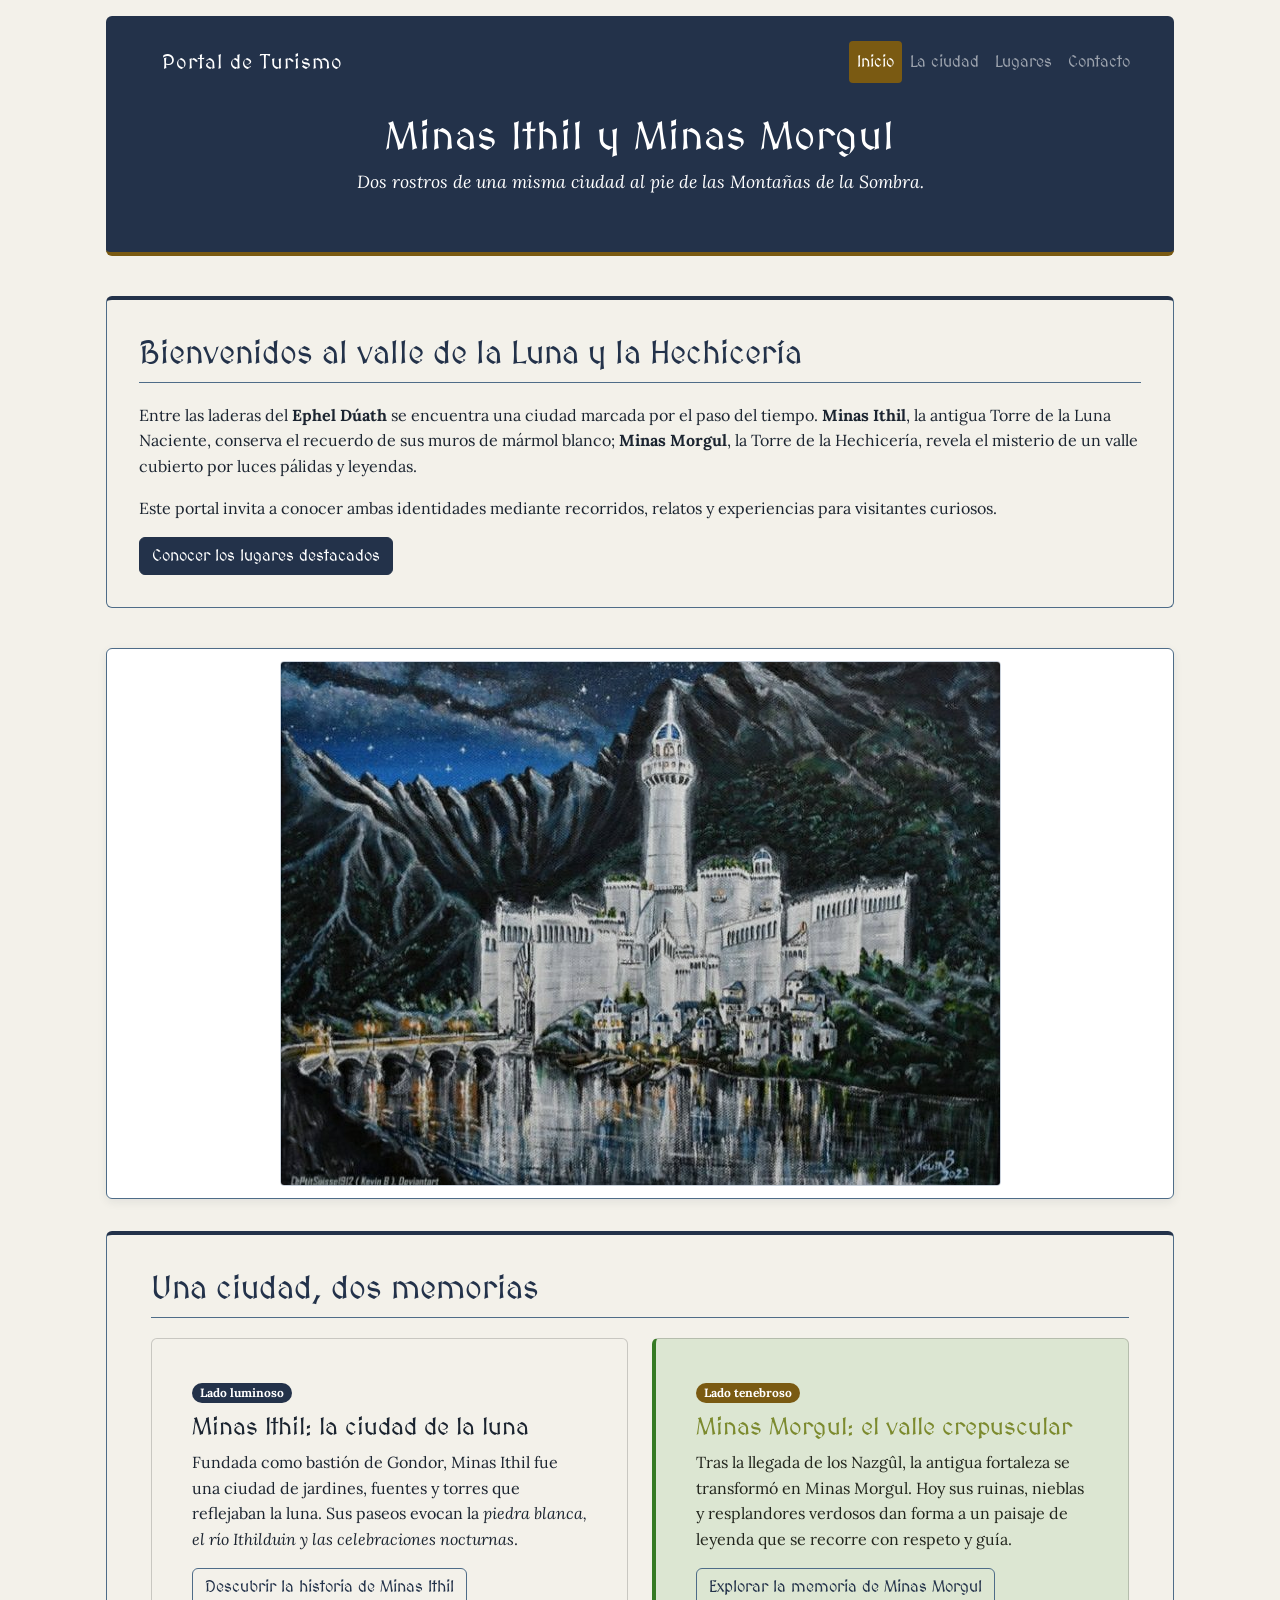
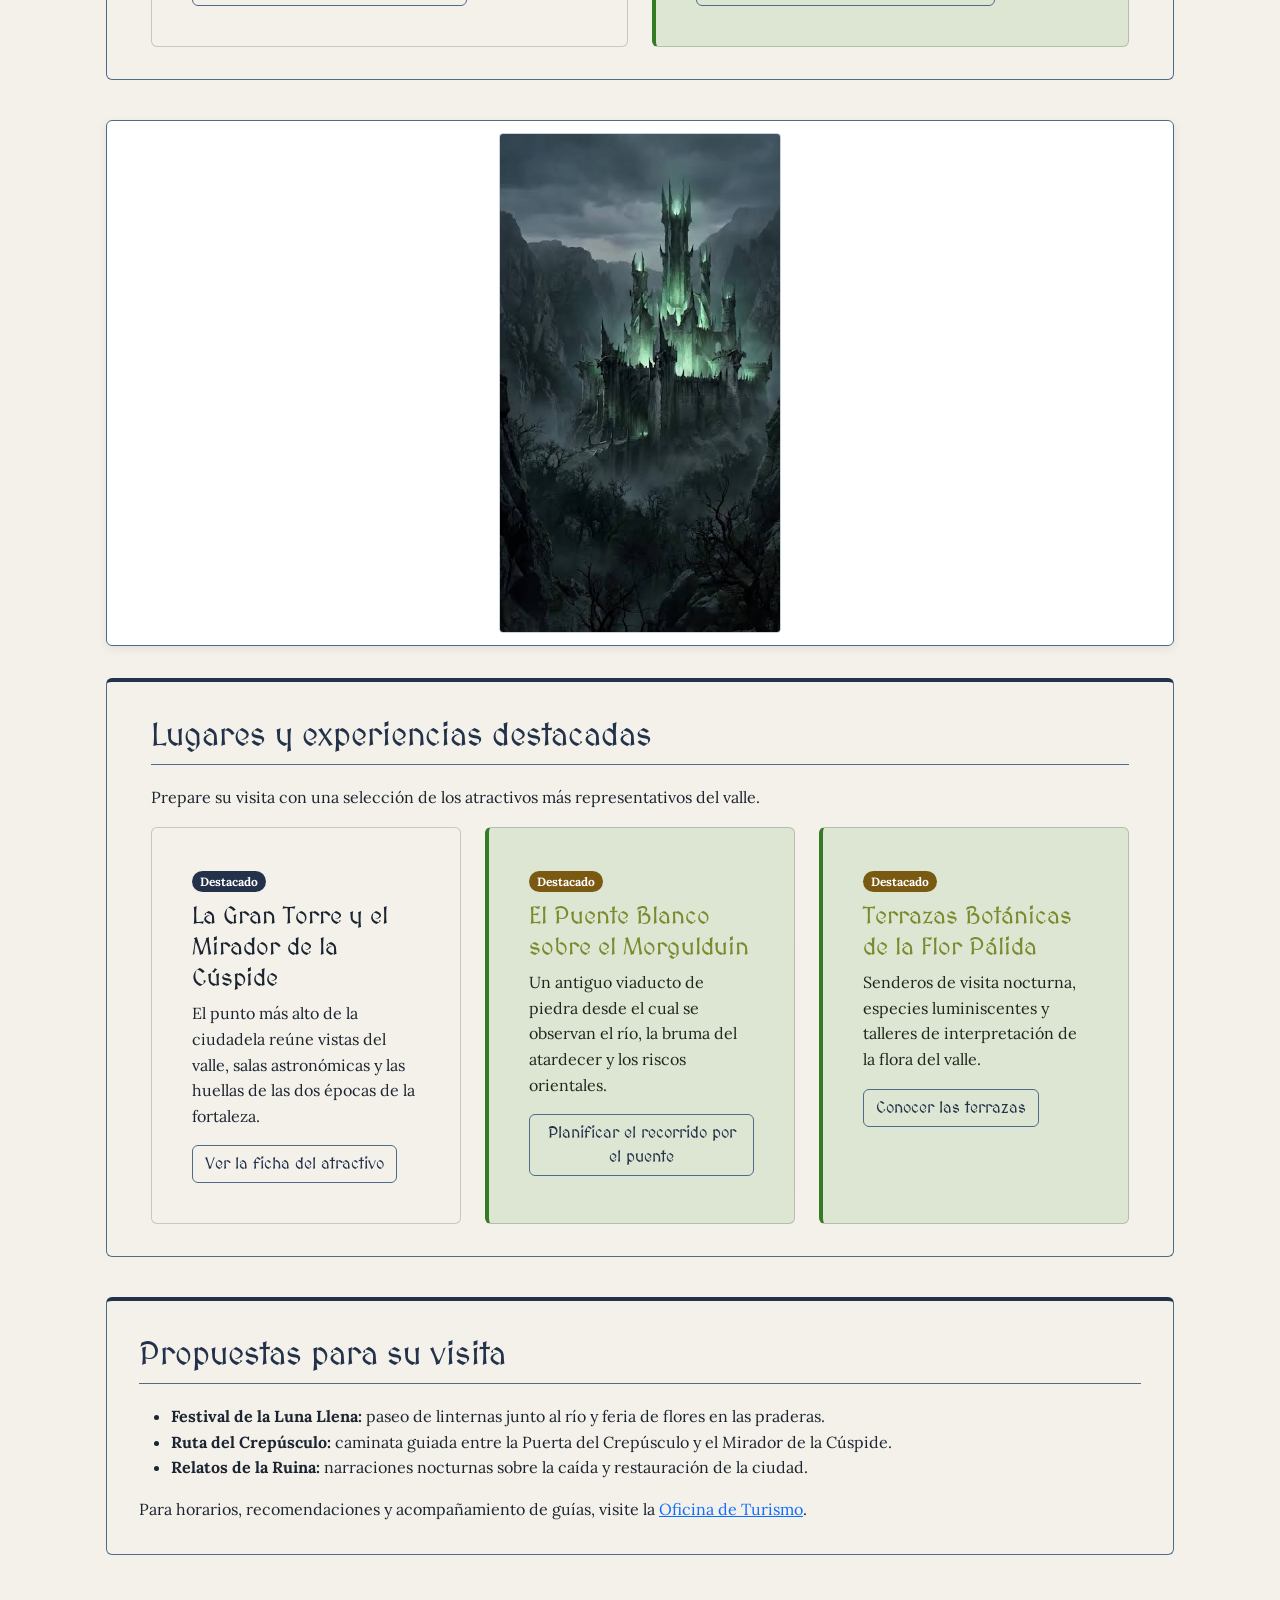
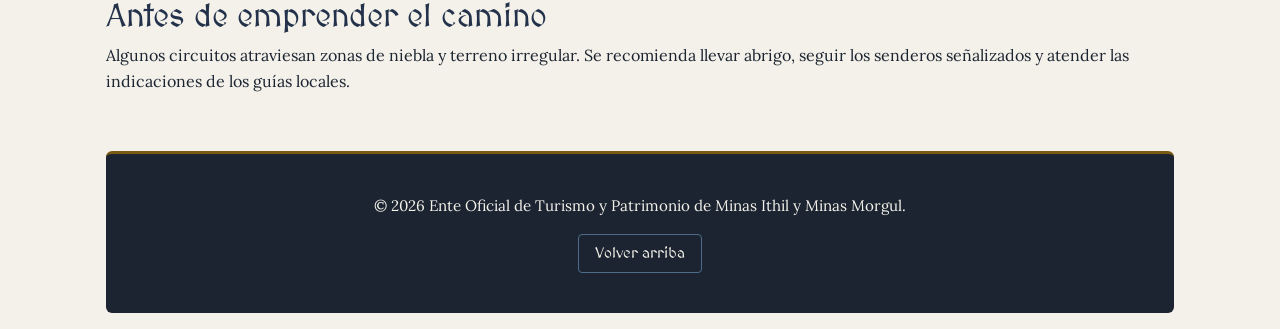
==== index.html @ f761ebcf "feat: integro Bootstrap con navbar responsiva, grilla y personalizaciones" ====
<!DOCTYPE html>
<html lang="es">
<head>
    <meta charset="UTF-8">
    <meta name="viewport" content="width=device-width, initial-scale=1.0">
    <title>Minas Ithil y Minas Morgul | Portal de Turismo</title>
    <link rel="preconnect" href="https://fonts.googleapis.com">
    <link rel="preconnect" href="https://fonts.gstatic.com" crossorigin>
    <link href="https://fonts.googleapis.com/css2?family=MedievalSharp&family=Lora:wght@400;700&display=swap" rel="stylesheet">

    <link href="https://cdn.jsdelivr.net/npm/bootstrap@5.3.3/dist/css/bootstrap.min.css" rel="stylesheet">
    <link rel="stylesheet" href="CSS/estilos.css">
</head>
<body>
    <header id="inicio">
        <nav class="navbar navbar-expand-lg navbar-dark" aria-label="Navegación principal">
            <div class="container">
                <a class="navbar-brand" href="index.html">Portal de Turismo</a>
                <button class="navbar-toggler" type="button" data-bs-toggle="collapse" data-bs-target="#navPrincipal"
                        aria-controls="navPrincipal" aria-expanded="false" aria-label="Abrir el menú de navegación">
                    <span class="navbar-toggler-icon"></span>
                </button>
                <div class="collapse navbar-collapse" id="navPrincipal">
                    <ul class="navbar-nav ms-auto mb-2 mb-lg-0">
                        <li class="nav-item"><a class="nav-link active" aria-current="page" href="index.html">Inicio</a></li>
                        <li class="nav-item"><a class="nav-link" href="ciudad.html">La ciudad</a></li>
                        <li class="nav-item"><a class="nav-link" href="lugares.html">Lugares</a></li>
                        <li class="nav-item"><a class="nav-link" href="contacto.html">Contacto</a></li>
                    </ul>
                </div>
            </div>
        </nav>
        <h1>Minas Ithil y Minas Morgul</h1>
        <p><em>Dos rostros de una misma ciudad al pie de las Montañas de la Sombra.</em></p>
    </header>

    <main>
        <section id="bienvenida">
            <h2>Bienvenidos al valle de la Luna y la Hechicería</h2>
            <p>
                Entre las laderas del <strong>Ephel Dúath</strong> se encuentra una ciudad marcada por el paso del tiempo.
                <strong>Minas Ithil</strong>, la antigua Torre de la Luna Naciente, conserva el recuerdo de sus muros de
                mármol blanco; <strong>Minas Morgul</strong>, la Torre de la Hechicería, revela el misterio de un valle
                cubierto por luces pálidas y leyendas.
            </p>
            <p>Este portal invita a conocer ambas identidades mediante recorridos, relatos y experiencias para visitantes curiosos.</p>
            <p><a class="btn btn-primary" href="#destacados">Conocer los lugares destacados</a></p>
        </section>

        <figure>
            <img src="IMG/minas_ithil.jpg" alt="Vista panorámica de una ciudadela de piedra blanca entre montañas bajo la luna">
        </figure>

        <section id="identidades">
            <div class="container">
                <h2>Una ciudad, dos memorias</h2>
                <div class="row g-4">
                    <div class="col-12 col-md-6">
                        <article class="card h-100 lado-claro">
                            <div class="card-body">
                                <span class="badge rounded-pill text-bg-primary mb-2">Lado luminoso</span>
                                <h3 class="card-title">Minas Ithil: la ciudad de la luna</h3>
                                <p>
                                    Fundada como bastión de Gondor, Minas Ithil fue una ciudad de jardines, fuentes y torres que reflejaban la luna.
                                    Sus paseos evocan la <em>piedra blanca, el río Ithilduin y las celebraciones nocturnas</em>.
                                </p>
                                <p><a class="btn btn-outline-secondary" href="ciudad.html#minas-ithil">Descubrir la historia de Minas Ithil</a></p>
                            </div>
                        </article>
                    </div>
                    <div class="col-12 col-md-6">
                        <article class="card h-100 lado-oscuro">
                            <div class="card-body">
                                <span class="badge rounded-pill text-bg-secondary mb-2">Lado tenebroso</span>
                                <h3 class="card-title">Minas Morgul: el valle crepuscular</h3>
                                <p>
                                    Tras la llegada de los Nazgûl, la antigua fortaleza se transformó en Minas Morgul. Hoy sus ruinas, nieblas y
                                    resplandores verdosos dan forma a un paisaje de leyenda que se recorre con respeto y guía.
                                </p>
                                <p><a class="btn btn-outline-secondary" href="ciudad.html#minas-morgul">Explorar la memoria de Minas Morgul</a></p>
                            </div>
                        </article>
                    </div>
                </div>
            </div>
        </section>

        <figure>
            <img src="IMG/minas_morgul.jpeg" alt="Fortaleza oscura de Minas Morgul iluminada por un resplandor verdoso entre riscos">
        </figure>

        <section id="destacados">
            <div class="container">
                <h2>Lugares y experiencias destacadas</h2>
                <p>Prepare su visita con una selección de los atractivos más representativos del valle.</p>
                <div class="row g-4">
                    <div class="col-12 col-md-6 col-lg-4">
                        <article class="card h-100 lado-claro">
                            <div class="card-body">
                                <span class="badge rounded-pill text-bg-primary mb-2">Destacado</span>
                                <h3 class="card-title">La Gran Torre y el Mirador de la Cúspide</h3>
                                <p>El punto más alto de la ciudadela reúne vistas del valle, salas astronómicas y las huellas de las dos épocas de la fortaleza.</p>
                                <p><a class="btn btn-outline-secondary" href="lugares.html#torre-central">Ver la ficha del atractivo</a></p>
                            </div>
                        </article>
                    </div>
                    <div class="col-12 col-md-6 col-lg-4">
                        <article class="card h-100 lado-oscuro">
                            <div class="card-body">
                                <span class="badge rounded-pill text-bg-secondary mb-2">Destacado</span>
                                <h3 class="card-title">El Puente Blanco sobre el Morgulduin</h3>
                                <p>Un antiguo viaducto de piedra desde el cual se observan el río, la bruma del atardecer y los riscos orientales.</p>
                                <p><a class="btn btn-outline-secondary" href="lugares.html#puente-blanco">Planificar el recorrido por el puente</a></p>
                            </div>
                        </article>
                    </div>
                    <div class="col-12 col-md-6 col-lg-4">
                        <article class="card h-100 lado-oscuro">
                            <div class="card-body">
                                <span class="badge rounded-pill text-bg-secondary mb-2">Destacado</span>
                                <h3 class="card-title">Terrazas Botánicas de la Flor Pálida</h3>
                                <p>Senderos de visita nocturna, especies luminiscentes y talleres de interpretación de la flora del valle.</p>
                                <p><a class="btn btn-outline-secondary" href="lugares.html#terrazas-silenciosas">Conocer las terrazas</a></p>
                            </div>
                        </article>
                    </div>
                </div>
            </div>
        </section>

        <section id="agenda">
            <h2>Propuestas para su visita</h2>
            <ul>
                <li><strong>Festival de la Luna Llena:</strong> paseo de linternas junto al río y feria de flores en las praderas.</li>
                <li><strong>Ruta del Crepúsculo:</strong> caminata guiada entre la Puerta del Crepúsculo y el Mirador de la Cúspide.</li>
                <li><strong>Relatos de la Ruina:</strong> narraciones nocturnas sobre la caída y restauración de la ciudad.</li>
            </ul>
            <p>Para horarios, recomendaciones y acompañamiento de guías, visite la <a href="contacto.html">Oficina de Turismo</a>.</p>
        </section>

        <aside>
            <h2>Antes de emprender el camino</h2>
            <p>
                Algunos circuitos atraviesan zonas de niebla y terreno irregular. Se recomienda llevar abrigo, seguir los senderos
                señalizados y atender las indicaciones de los guías locales.
            </p>
        </aside>

    </main>

    <footer>
        <p>&copy; 2026 Ente Oficial de Turismo y Patrimonio de Minas Ithil y Minas Morgul.</p>
        <nav aria-label="Navegación del pie de página"><a href="#inicio">Volver arriba</a></nav>
    </footer>

    <script src="https://cdn.jsdelivr.net/npm/bootstrap@5.3.3/dist/js/bootstrap.bundle.min.js"></script>
</body>
</html>
---- CSS/estilos.css ----
/* ==========================================================================
   Hoja de estilos del sitio — Minas Ithil y Minas Morgul
   ========================================================================== */

/* --------------------------------------------------------------------------
   Reset
   -------------------------------------------------------------------------- */
* {
    box-sizing: border-box;
    margin: 0;
    padding: 0;
}

/* --------------------------------------------------------------------------
   Variables globales
   -------------------------------------------------------------------------- */
:root {
    /* Fuentes (Google Fonts) */
    --fuente-titulos: "MedievalSharp", "Times New Roman", serif;
    --fuente-principal: "Lora", Georgia, serif;

   /* Paleta de Gondor / Minas Ithil */
    --color-fondo-gondor: #F3F1EA;
    --color-texto-gondor: #1B2430;
    --color-primario-gondor: #23324A;
    --color-secundario-gondor: #7A5A12;
    --color-acento-gondor: #4E6C88;

   /* Paleta de Minas Morgul */
    --color-fondo-morgul: #DCE6D2;
    --color-texto-morgul: #22251D;
    --color-primario-morgul: #357A24;
    --color-secundario-morgul: #7C8A2E;
    --color-acento-morgul: #7EA34F;
}

/* --------------------------------------------------------------------------
   Tipografía global y estilos del body
   -------------------------------------------------------------------------- */
body {
    font-family: var(--fuente-principal), Georgia, serif;
    font-size: 16px;
    line-height: 1.6;
    max-width: 1100px;
    margin: 0 auto;
    padding: 0 1rem;
    background-color: var(--color-fondo-gondor);
    color: var(--color-texto-gondor);
}

/* Headings: fuente, tamaño y color diferenciados */
h1, h2, h3, h4 {
    font-family: var(--fuente-titulos), serif;
    font-weight: normal;
}

h1 {
    font-size: 2.5rem;
    color: var(--color-primario-gondor);
}

h2 {
    font-size: 2rem;
    color: var(--color-primario-gondor);
}

h3 {
    font-size: 1.5rem;
    color: var(--color-secundario-gondor);
}

h4 {
    font-size: 1.4rem;
    color: var(--color-primario-gondor);
}

/* --------------------------------------------------------------------------
   Paleta temática de la ciudad: lado luminoso (Gondor) y lado pálido (Morgul)
   Ambos comparten el fondo del site; se diferencian en colores de títulos.
   -------------------------------------------------------------------------- */
.lado-claro {
    color: var(--color-texto-gondor);
}

.lado-oscuro {
    color: var(--color-texto-morgul);
}

.lado-oscuro h2,
.lado-oscuro h4 {
    color: var(--color-primario-morgul);
}

.lado-oscuro h3 {
    color: var(--color-secundario-morgul);
}

/* --------------------------------------------------------------------------
   Secciones de contenido
   -------------------------------------------------------------------------- */
main {
    margin-bottom: 3.5rem;
}

main > section,
main > article {
    margin-bottom: 2.5rem;
    padding: 2rem;
    background-color: var(--color-fondo-gondor);
    border: 1px solid var(--color-acento-gondor);
    border-top: 4px solid var(--color-primario-gondor);
    border-radius: 6px;
}

main > section > h2,
main > section > .container > h2,
main > article > h2 {
    margin-bottom: 1.25rem;
    padding-bottom: 0.6rem;
    border-bottom: 1px solid var(--color-acento-gondor);
}

article {
    margin-top: 1.5rem;
    padding: 1.5rem;
    background-color: var(--color-fondo-gondor);
    border-left: 4px solid var(--color-secundario-gondor);
    border-radius: 4px;
}

article + article {
    margin-top: 1.25rem;
}

article.lado-oscuro {
    background-color: var(--color-fondo-morgul);
    border-left-color: var(--color-primario-morgul);
}

main > article.lado-oscuro {
    border-color: var(--color-acento-morgul);
    border-top-color: var(--color-primario-morgul);
}

main > article.lado-oscuro > h2 {
    border-bottom-color: var(--color-acento-morgul);
}

main h2 {
    line-height: 1.25;
}

main h3 {
    margin-bottom: 0.75rem;
    line-height: 1.3;
}

main h4 {
    margin-top: 1.25rem;
    margin-bottom: 0.5rem;
    line-height: 1.3;
}

main p {
    margin-bottom: 1rem;
}

main p:last-child {
    margin-bottom: 0;
}

/* ---------------------------------------------------------------------------
   Header / Encabezado
   --------------------------------------------------------------------------- */

   header {
    background-color: var(--color-primario-gondor);
    color: var(--color-fondo-gondor);
    padding: 2.5rem 1.5rem 2rem;
    margin-top:  1rem;
    margin-bottom: 2.5rem;
    border-bottom: 4px solid var(--color-secundario-gondor);
    border-radius: 6px;
    text-align: center;
   }

   header h1{
    color: #FFFFFF;
    margin-bottom: 0.5rem;
    letter-spacing: 1px;
   }

   header p {
    font-size: 1.1rem;
    color: var(--color-fondo-morgul);
    margin-bottom:  1.5rem;
   }

   header p em {
    color: #FFFFFF;
   }

/* ----------------------------------------------------------------------------
   Navegacion principal (Header Nav)
   ---------------------------------------------------------------------------- */

   header nav {
    margin-top:  1rem;
   }

   header nav ul {
    list-style: none;
    padding: 0;
    margin: 0;
    text-align: center;
   }

   header nav li {
    display: inline-block;
    margin: 0.3rem 0.5rem;
   }

/* -------------------------------------------------------------------------------
   Enlaces del nav: sin subrayado, tiporgrafia y espaciado
   ------------------------------------------------------------------------------- */
   
   header nav a {
    text-decoration: none;
    color: var(--color-fondo-gondor);
    font-family: var(--fuente-titulos);
    font-size: 1.1rem;
    padding:  0.5rem 1.2rem;
    border: 1px solid transparent;
    border-radius: 4px;
    display: inline-block;
    transition: background-color 0.25s ease, color 0.25s ease, border-color 0.25s ease;
   }

/* --------------------------------------------------------------------------------
   Efecto hover al pasar el cursor
   -------------------------------------------------------------------------------- */

   header nav a:hover {
    background-color: var(--color-acento-gondor);
    color: #FFFFFF;
    border-color: #D4AF37;
   }   
 
/* --------------------------------------------------------------------------------
   Pagina activa (Resalta la pagina actual usando el atributo aria-current del html)
   -------------------------------------------------------------------------------- */

   header nav a[aria-current="page"] {
    background-color: var(--color-secundario-gondor);
    color: #FFFFFF;
    border-color: #D4AF37;
   }

/* ---------------------------------------------------------------------------------
   Footer / Pie de pagina 
   --------------------------------------------------------------------------------- */

   footer {
    background-color: var(--color-texto-gondor);
    color: var(--color-fondo-gondor);
    padding: 2.5rem 1.5rem;
    margin-top: 3.5rem;
    margin-bottom: 1rem;
    border-top: 3px solid var(--color-secundario-gondor);
    border-radius: 6px;
    text-align: center;
   }

   footer p {
    font-size: 0.95rem;
    margin-bottom: 1rem;
   }

/* --------------------------------------------------------------------------------
   Enlace "Volver arriba" del footer
   -------------------------------------------------------------------------------- */
   
   footer nav a {
    text-decoration: none;
    color: var(--color-fondo-gondor);
    font-family: var(--fuente-titulos);
    font-size: 0.95rem;
    padding: 0.4rem 1rem;
    border: 1px solid var(--color-acento-gondor);
    border-radius: 4px;
    display: inline-block;
    transition: background-color 0.25s ease, color 0.25s ease;
   }

   footer nav a:hover {
    background-color: var(--color-acento-gondor);
    color: #FFFFFF;
   }

/* Estilos Imagenes, Tablas y Formularios */

figure {
    margin: 2rem 0;
    padding: 0.75rem;
    background-color: #FFFFFF;
    border: 1px solid var(--color-acento-gondor);
    border-radius: 6px;
    box-shadow: 0 3px 10px rgba(27, 36, 48, 0.08);
    text-align: center;
}

img {
    max-width: 100%;
    height: auto ;
    object-fit: contain;
    border-radius: 4px;
    border: 1px solid rgba(78, 104, 136, 0.3);
    display: block;
    margin: 0 auto;
    transition: transform 0.3s ease, box-shadow 0.3s ease;
}

img:hover {
    transform: scale(1.01);
    box-shadow: 0 4px 12px rgba(27, 36, 48, 0.15);
}

img[src*="minas_morgul"] {
    width: auto;
    max-width: 380px;
    height: auto;
    max-height: 500px; 
    object-fit: contain;
    margin: 0 auto;
    display: block;
}
figcaption {
    font-size: 0.9rem;
    margin-top: 0.75rem;
    color: var(--color-texto-gondor);
    font-style: italic;
    font-family: var(--fuente-principal);
}
table {
    width: 100%;
    border-collapse: collapse;
    margin: 1.5rem 0;
    background-color: #FFFFFF;
    border: 1px solid var(--color-acento-gondor);
    border-radius: 4px;
    overflow: hidden;
}

thead {
    background-color: var(--color-primario-gondor);
    color: #FFFFFF;
}

th, td {
    padding: 0.75rem 1rem;
    text-align: left;
    border-bottom: 1px solid var(--color-acento-gondor);
}

tbody tr:nth-child(even) {
    background-color: rgba(78, 104, 136, 0.08);
}

form {
    margin-top: 1rem;
}

fieldset {
    border: 1px solid var(--color-acento-gondor);
    border-radius: 6px;
    padding: 1.5rem;
    margin-bottom: 1.5rem;
    background-color: #FFFFFF;
}

legend {
    font-family: var(--fuente-titulos);
    font-size: 1.2rem;
    color: var(--color-primario-gondor);
    padding: 0 0.5rem;
}

form label {
    font-weight: bold;
    display: inline-block;
    margin-bottom: 0.3rem;
    color: var(--color-texto-gondor);
}

form input[type="text"],
form input[type="email"],
form input[type="tel"],
form select,
form textarea {
    width: 100%;
    padding: 0.75rem;
    border: 1px solid var(--color-acento-gondor);
    border-radius: 4px;
    font-family: var(--fuente-principal);
    font-size: 1rem;
    background-color: var(--color-fondo-gondor);
    color: var(--color-texto-gondor);
    margin-bottom: 0.5rem;
}

form input:focus,
form select:focus,
form textarea:focus {
    outline: none;
    border-color: var(--color-secundario-gondor);
    box-shadow: 0 0 5px rgba(122, 90, 18, 0.3);
}

form button[type="submit"] {
    background-color: var(--color-primario-gondor);
    color: #FFFFFF;
    font-family: var(--fuente-titulos);
    font-size: 1.1rem;
    padding: 0.75rem 1.5rem;
    border: none;
    border-radius: 4px;
    cursor: pointer;
    transition: background-color 0.25s ease;
}

form button[type="submit"]:hover {
    background-color: var(--color-secundario-gondor);
}

/* ==========================================================================
   Bootstrap - personalizaciones (Etapa 3)
   Se agregan al final de la hoja: se amplía lo de la Etapa 2 sin reescribirlo.
   ========================================================================== */

/* --------------------------------------------------------------------------
   Variables de Bootstrap adaptadas a la paleta de la ONG
   -------------------------------------------------------------------------- */
:root {
    --bs-primary: var(--color-primario-gondor);
    --bs-primary-rgb: 35, 50, 74;
    --bs-secondary: var(--color-secundario-gondor);
    --bs-secondary-rgb: 122, 90, 18;
    --bs-link-color: var(--color-primario-gondor);
    --bs-link-hover-color: var(--color-secundario-gondor);
}

/* --------------------------------------------------------------------------
   Navbar de Bootstrap
   -------------------------------------------------------------------------- */
header > .navbar {
    margin-top: -1.5rem;
    margin-bottom: 1.25rem;
    background-color: var(--color-primario-gondor);
    text-align: left;
}

.navbar-brand {
    font-family: var(--fuente-titulos);
    letter-spacing: 1px;
}

.navbar-nav .nav-item {
    margin: 0;
}

.navbar-nav .nav-link {
    font-family: var(--fuente-titulos);
}

.navbar-dark .navbar-nav .nav-link.active,
.navbar-dark .navbar-nav .nav-link[aria-current="page"] {
    background-color: var(--color-secundario-gondor);
    color: #FFFFFF;
    border-radius: 4px;
}

/* --------------------------------------------------------------------------
   Grilla de Bootstrap: tarjetas (cards) y ajuste de los estilos de la Etapa 2
   -------------------------------------------------------------------------- */
.row .card {
    margin-top: 0;
}

.card {
    font-family: var(--fuente-principal);
}

.card-title {
    font-family: var(--fuente-titulos);
}

.card.lado-claro {
    background-color: var(--color-fondo-gondor);
}

.card.lado-oscuro {
    background-color: var(--color-fondo-morgul);
    border-left: 4px solid var(--color-primario-morgul);
}

.card figure {
    margin: 1rem 0;
}

/* --------------------------------------------------------------------------
   Botones de Bootstrap con la paleta de la ONG
   -------------------------------------------------------------------------- */
.btn {
    font-family: var(--fuente-titulos);
}

.btn-primary {
    --bs-btn-bg: var(--color-primario-gondor);
    --bs-btn-border-color: var(--color-primario-gondor);
    --bs-btn-hover-bg: var(--color-secundario-gondor);
    --bs-btn-hover-border-color: var(--color-secundario-gondor);
    --bs-btn-active-bg: var(--color-secundario-gondor);
    --bs-btn-active-border-color: var(--color-secundario-gondor);
}

.btn-outline-secondary {
    --bs-btn-color: var(--color-primario-gondor);
    --bs-btn-border-color: var(--color-acento-gondor);
    --bs-btn-hover-bg: var(--color-primario-gondor);
    --bs-btn-hover-border-color: var(--color-primario-gondor);
    --bs-btn-hover-color: #FFFFFF;
    --bs-btn-active-bg: var(--color-primario-gondor);
    --bs-btn-active-border-color: var(--color-primario-gondor);
    --bs-btn-active-color: #FFFFFF;
}

form button[type="submit"].btn {
    background-color: var(--color-primario-gondor);
    border-color: var(--color-primario-gondor);
    color: #FFFFFF;
    font-family: var(--fuente-titulos);
    padding: 0.375rem 0.75rem;
    border-radius: 0.375rem;
}

/* --------------------------------------------------------------------------
   Imagen que antes usaba estilos inline
   -------------------------------------------------------------------------- */
figure img[src*="images-wixmp"] {
    width: 100%;
    max-width: 800px;
    height: auto;
}
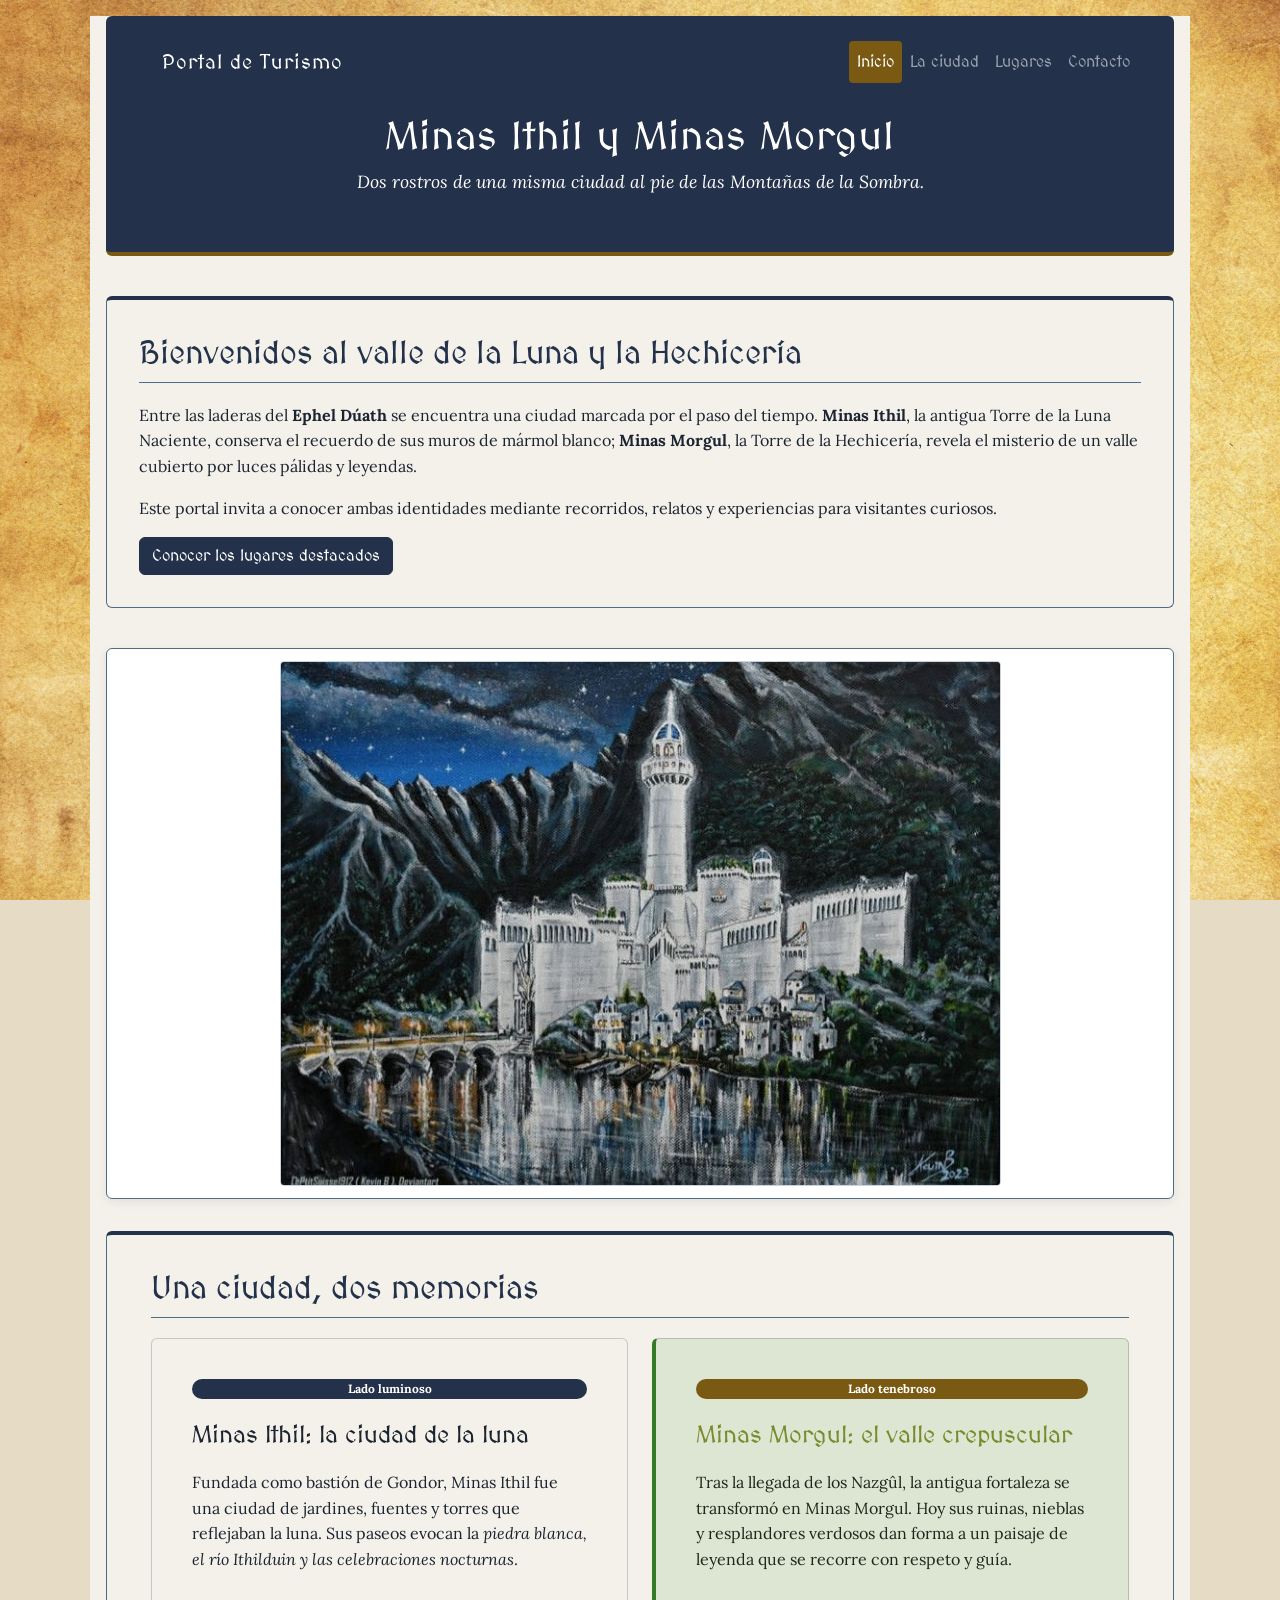
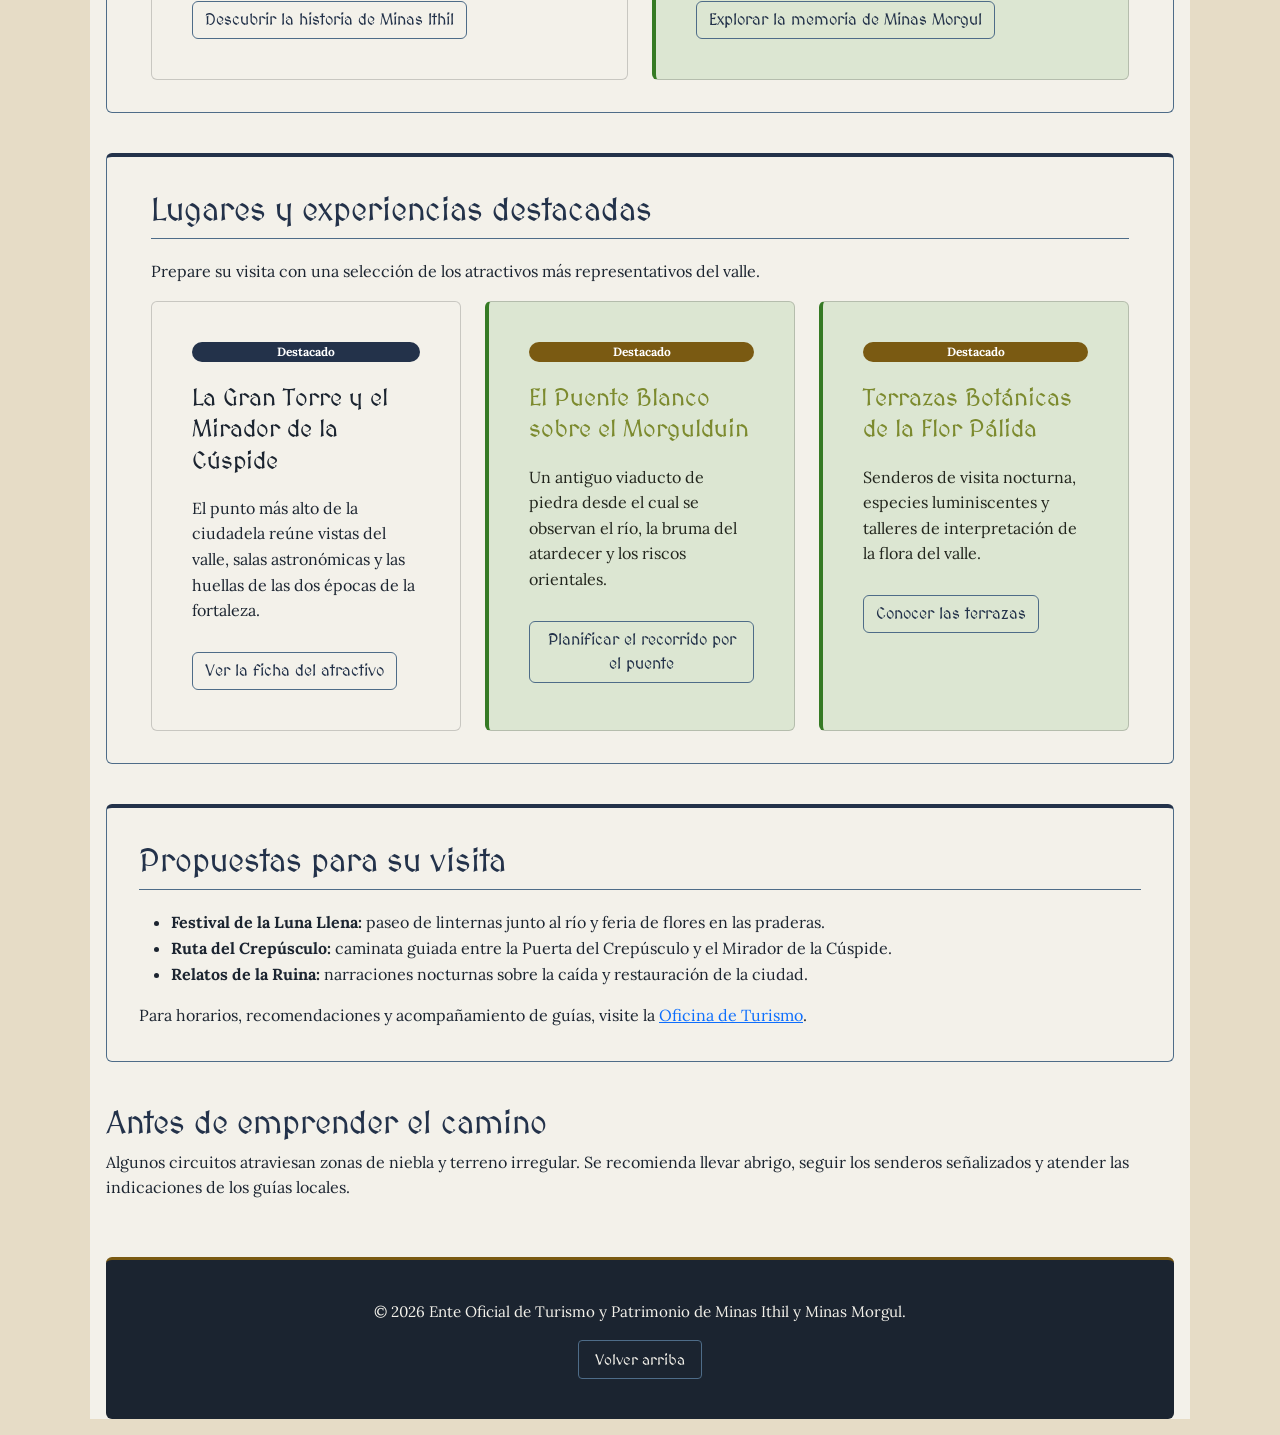
==== commit 077e793d: "feat: agegue un fondo de papiro y reubique la imagen de minas Morgul" ====
--- a/index.html
+++ b/index.html
@@ -85,10 +85,6 @@
             </div>
         </section>
 
-        <figure>
-            <img src="IMG/minas_morgul.jpeg" alt="Fortaleza oscura de Minas Morgul iluminada por un resplandor verdoso entre riscos">
-        </figure>
-
         <section id="destacados">
             <div class="container">
                 <h2>Lugares y experiencias destacadas</h2>
--- a/CSS/estilos.css
+++ b/CSS/estilos.css
@@ -45,7 +45,16 @@
     margin: 0 auto;
     padding: 0 1rem;
     background-color: var(--color-fondo-gondor);
+    background-image: linear-gradient(rgba(243, 241, 234, 0.9), rgba(243, 241, 234, 0.9));
     color: var(--color-texto-gondor);
+}
+
+html {
+    background-color: #e6dcc6;
+    background-image: url("../IMG/papiro.jpg");
+    background-size: cover;
+    background-position: center;
+    background-attachment: fixed;
 }
 
 /* Headings: fuente, tamaño y color diferenciados */
@@ -326,13 +335,27 @@
 }
 
 img[src*="minas_morgul"] {
-    width: auto;
-    max-width: 380px;
+    width: min(100%, 520px);
+    max-width: 520px;
     height: auto;
-    max-height: 500px; 
+    max-height: 680px;
     object-fit: contain;
     margin: 0 auto;
     display: block;
+}
+
+figure.figura-morgul {
+    max-width: 820px;
+    margin: 2.5rem auto;
+    padding: 1.2rem;
+    background: linear-gradient(135deg, #162029 0%, #203542 45%, #314a55 100%);
+    border: 1px solid #5a7685;
+    box-shadow: 0 8px 24px rgba(22, 32, 41, 0.35);
+}
+
+figure.figura-morgul img {
+    border-color: rgba(206, 233, 214, 0.55);
+    box-shadow: 0 0 0 2px rgba(126, 163, 79, 0.25), 0 8px 18px rgba(8, 15, 20, 0.5);
 }
 figcaption {
     font-size: 0.9rem;
@@ -341,6 +364,15 @@
     font-style: italic;
     font-family: var(--fuente-principal);
 }
+
+figure.figura-morgul figcaption {
+    color: #EAF4E6;
+}
+
+figure.figura-morgul figcaption strong {
+    color: #FFFFFF;
+}
+
 table {
     width: 100%;
     border-collapse: collapse;
@@ -484,6 +516,8 @@
    -------------------------------------------------------------------------- */
 .row .card {
     margin-top: 0;
+    display: flex;
+    flex-direction: column;
 }
 
 .card {
@@ -505,6 +539,18 @@
 
 .card figure {
     margin: 1rem 0;
+}
+
+.row .card .card-body {
+    display: flex;
+    flex-direction: column;
+    gap: 0.75rem;
+    height: 100%;
+}
+
+.row .card .btn {
+    margin-top: auto;
+    align-self: flex-start;
 }
 
 /* --------------------------------------------------------------------------
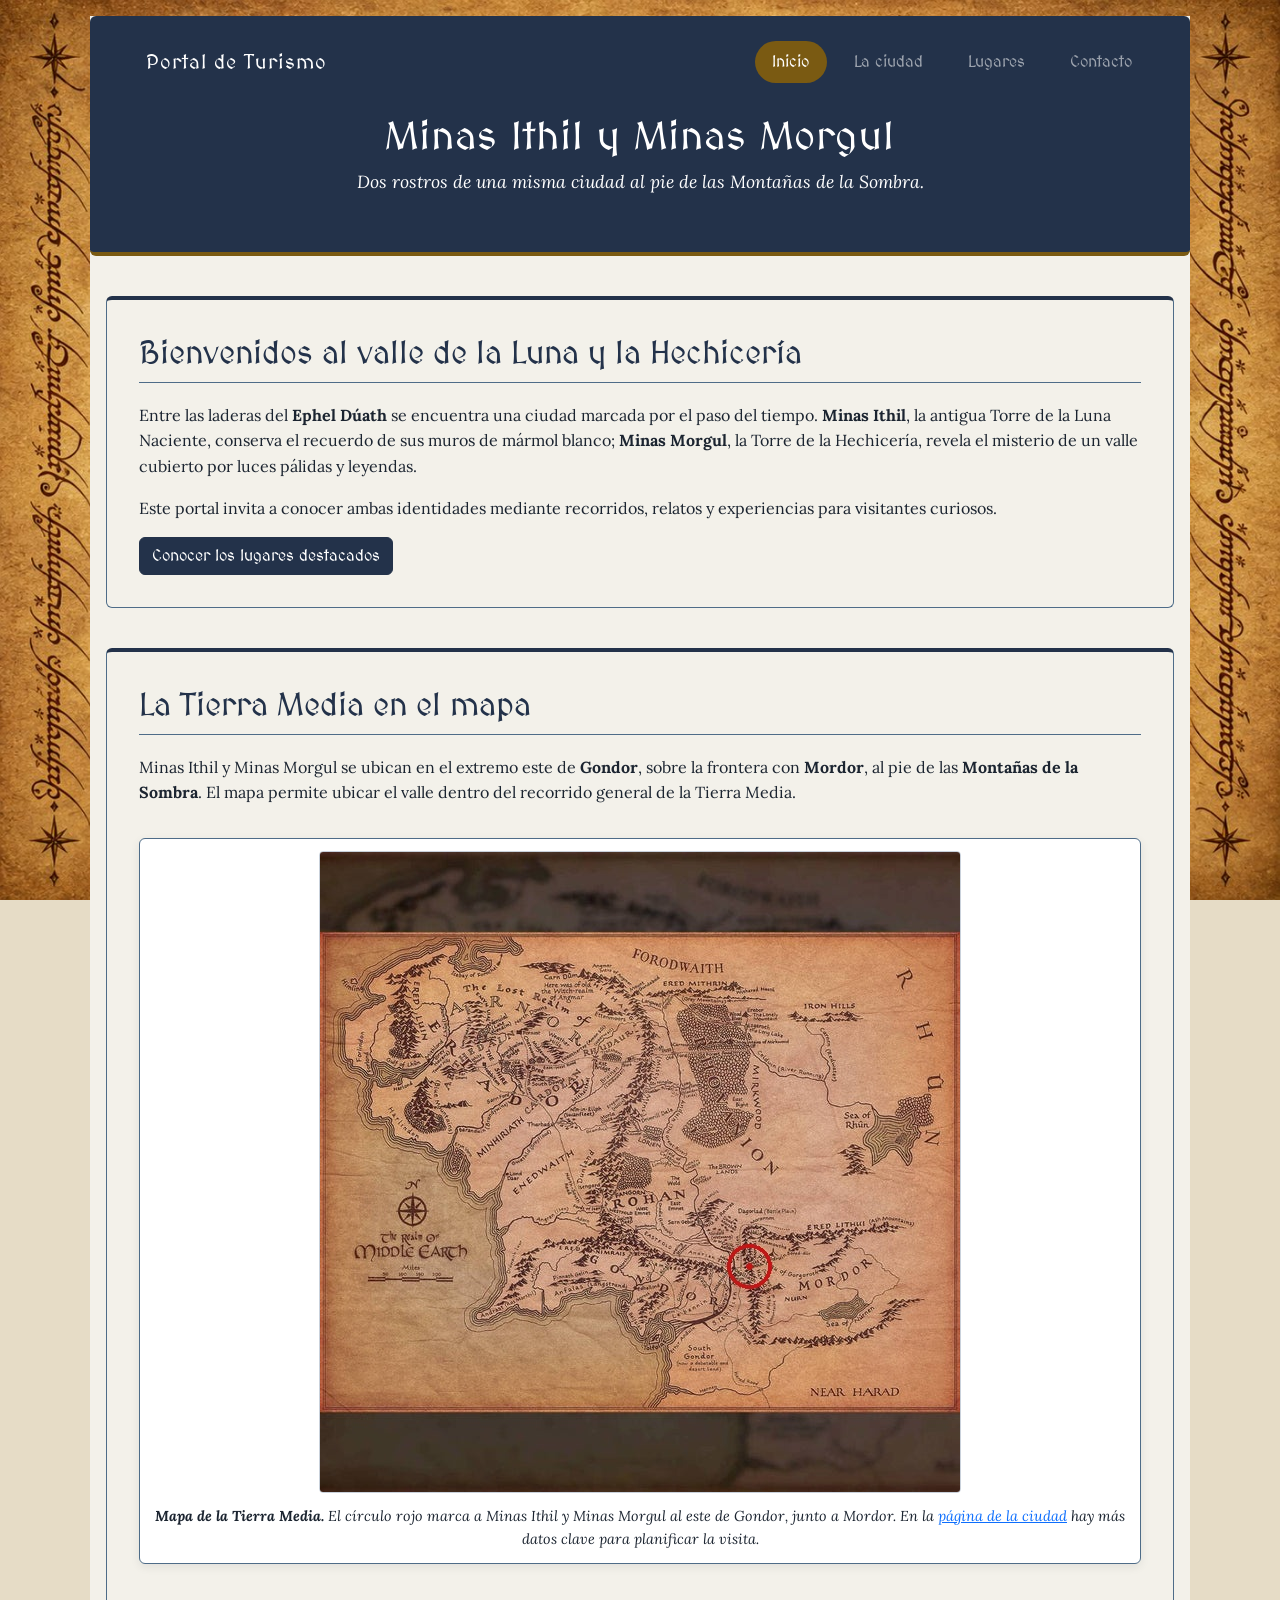
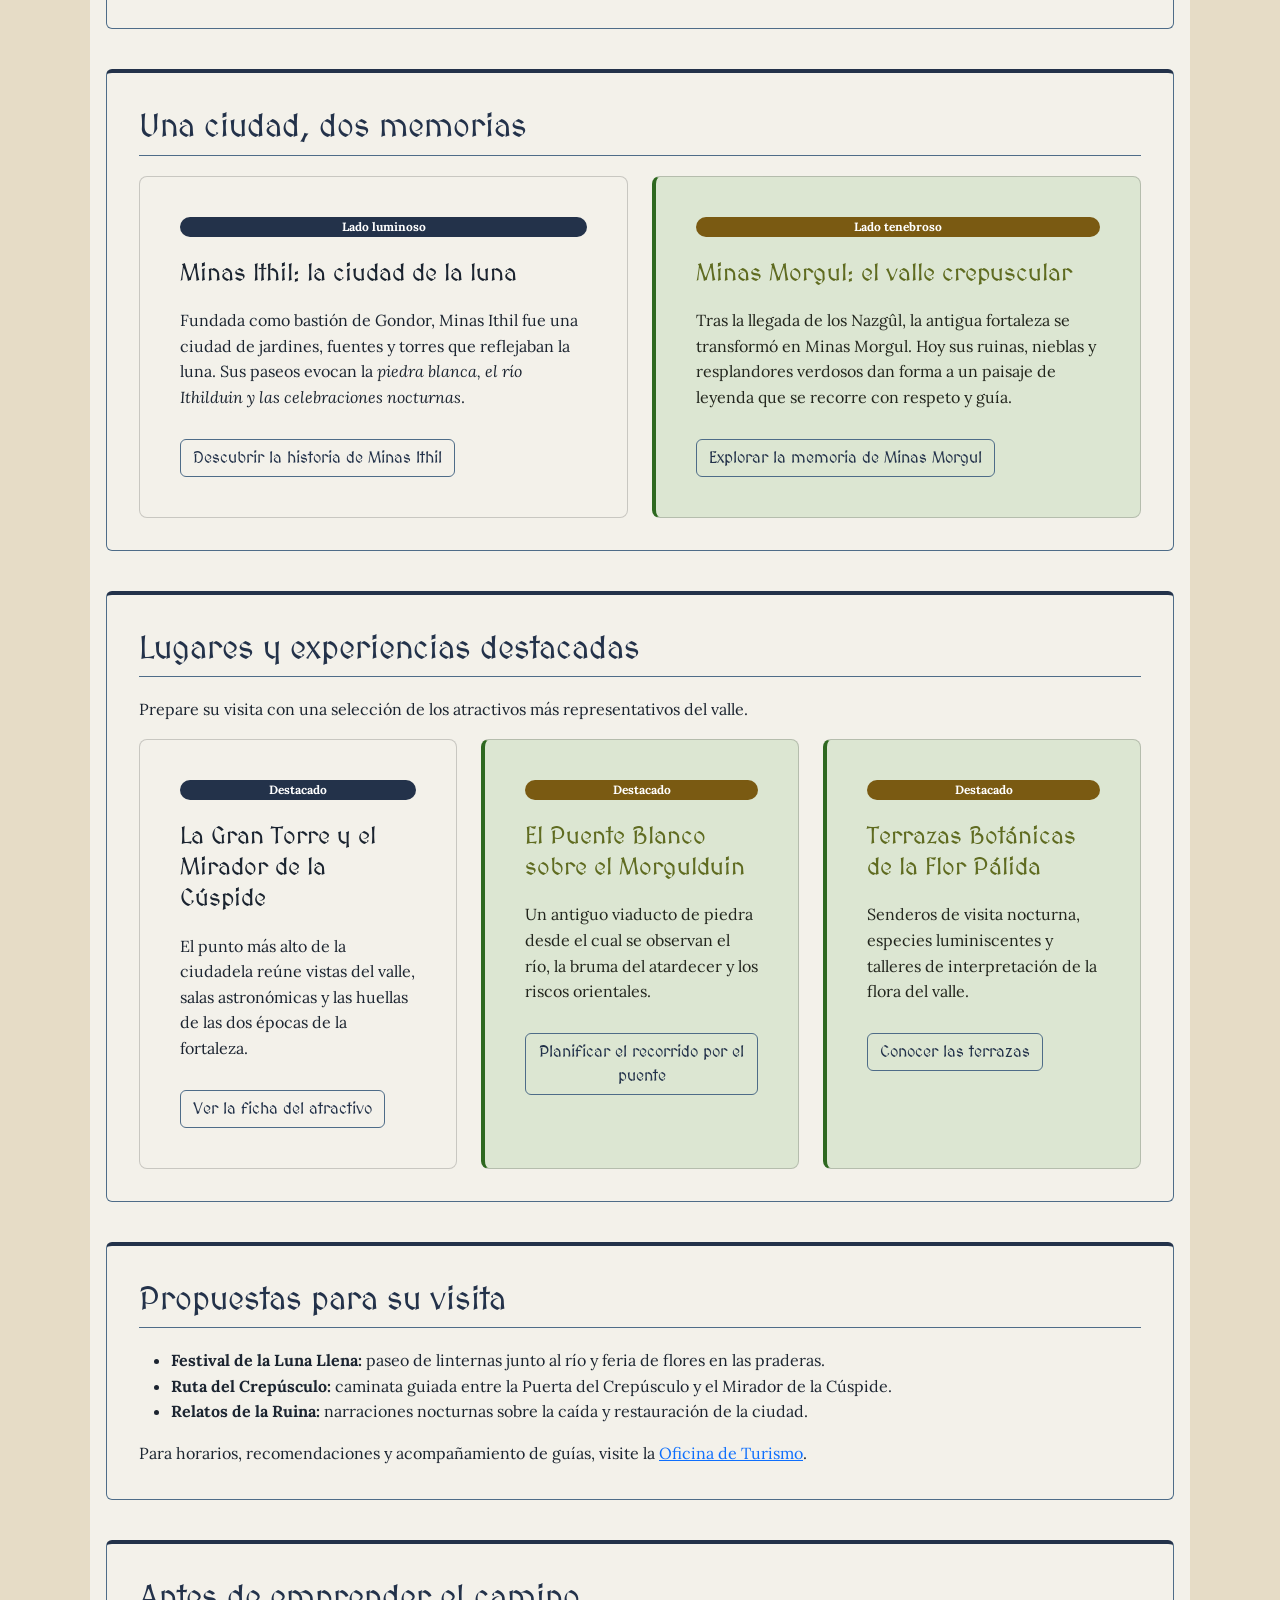
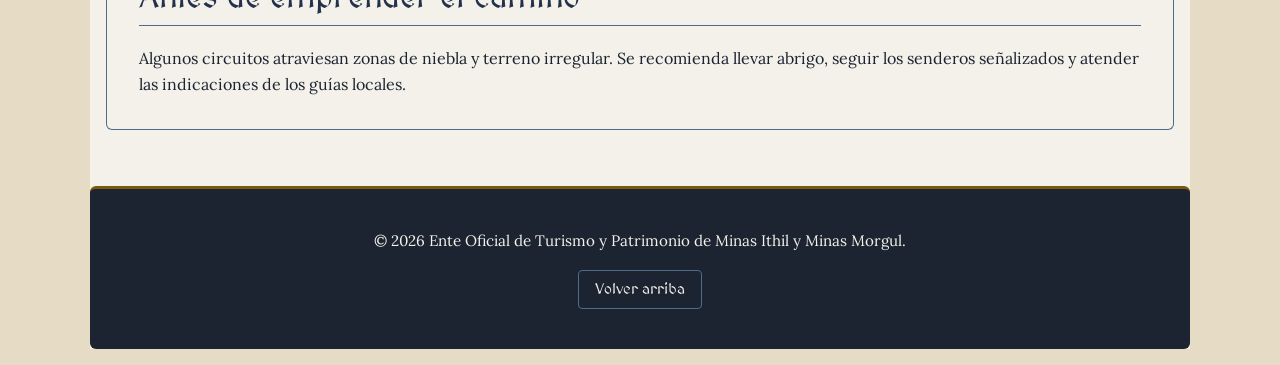
==== commit a23520fb: "fix: mejoras visuales y de contenido en páginas principales" ====
--- a/index.html
+++ b/index.html
@@ -47,9 +47,23 @@
             <p><a class="btn btn-primary" href="#destacados">Conocer los lugares destacados</a></p>
         </section>
 
-        <figure>
-            <img src="IMG/minas_ithil.jpg" alt="Vista panorámica de una ciudadela de piedra blanca entre montañas bajo la luna">
-        </figure>
+        <section id="mapa">
+            <h2>La Tierra Media en el mapa</h2>
+            <p>
+                Minas Ithil y Minas Morgul se ubican en el extremo este de <strong>Gondor</strong>, sobre la frontera
+                con <strong>Mordor</strong>, al pie de las <strong>Montañas de la Sombra</strong>. El mapa permite
+                ubicar el valle dentro del recorrido general de la Tierra Media.
+            </p>
+            <figure>
+                <img src="IMG/mapa.jpg"
+                     alt="Mapa de la Tierra Media con las regiones de Eriador, Rohan, Gondor y Mordor, y un círculo rojo que señala la ubicación de Minas Morgul">
+                <figcaption>
+                    <strong>Mapa de la Tierra Media.</strong>
+                    El círculo rojo marca a Minas Ithil y Minas Morgul al este de Gondor, junto a Mordor.
+                    En la <a href="ciudad.html#datos">página de la ciudad</a> hay más datos clave para planificar la visita.
+                </figcaption>
+            </figure>
+        </section>
 
         <section id="identidades">
             <div class="container">
--- a/CSS/estilos.css
+++ b/CSS/estilos.css
@@ -1,4 +1,4 @@
-/* ==========================================================================
+﻿/* ==========================================================================
    Hoja de estilos del sitio — Minas Ithil y Minas Morgul
    ========================================================================== */
 
@@ -29,13 +29,13 @@
    /* Paleta de Minas Morgul */
     --color-fondo-morgul: #DCE6D2;
     --color-texto-morgul: #22251D;
-    --color-primario-morgul: #357A24;
-    --color-secundario-morgul: #7C8A2E;
+    --color-primario-morgul: #2E6820;
+    --color-secundario-morgul: #5F6B20;
     --color-acento-morgul: #7EA34F;
 }
 
 /* --------------------------------------------------------------------------
-   Tipografía global y estilos del body
+  Tipografía global y estilos del body
    -------------------------------------------------------------------------- */
 body {
     font-family: var(--fuente-principal), Georgia, serif;
@@ -52,9 +52,29 @@
 html {
     background-color: #e6dcc6;
     background-image: url("../IMG/papiro.jpg");
-    background-size: cover;
+    background-size: 100% 100%;
+    background-repeat: no-repeat;
     background-position: center;
     background-attachment: fixed;
+}
+
+@media (max-width: 1100px) {
+    html {
+        background-image: none;
+    }
+
+    html::before {
+        content: "";
+        position: fixed;
+        inset: 0;
+        z-index: -1;
+        background: url("../IMG/papiro.jpg") center / cover no-repeat;
+    }
+
+    body {
+        background-color: transparent;
+        background-image: none;
+    }
 }
 
 /* Headings: fuente, tamaño y color diferenciados */
@@ -85,7 +105,7 @@
 
 /* --------------------------------------------------------------------------
    Paleta temática de la ciudad: lado luminoso (Gondor) y lado pálido (Morgul)
-   Ambos comparten el fondo del site; se diferencian en colores de títulos.
+Ambos comparten el fondo del site; se diferencian en colores de títulos.
    -------------------------------------------------------------------------- */
 .lado-claro {
     color: var(--color-texto-gondor);
@@ -112,7 +132,8 @@
 }
 
 main > section,
-main > article {
+main > article,
+main > aside {
     margin-bottom: 2.5rem;
     padding: 2rem;
     background-color: var(--color-fondo-gondor);
@@ -123,7 +144,8 @@
 
 main > section > h2,
 main > section > .container > h2,
-main > article > h2 {
+main > article > h2,
+main > aside > h2 {
     margin-bottom: 1.25rem;
     padding-bottom: 0.6rem;
     border-bottom: 1px solid var(--color-acento-gondor);
@@ -431,21 +453,28 @@
 form textarea {
     width: 100%;
     padding: 0.75rem;
-    border: 1px solid var(--color-acento-gondor);
+    border: 1px solid #C9B183;
     border-radius: 4px;
     font-family: var(--fuente-principal);
     font-size: 1rem;
-    background-color: var(--color-fondo-gondor);
+    background-color: #F8EFDC;
     color: var(--color-texto-gondor);
     margin-bottom: 0.5rem;
+}
+
+form input:hover,
+form select:hover,
+form textarea:hover {
+    border-color: var(--color-secundario-gondor);
 }
 
 form input:focus,
 form select:focus,
 form textarea:focus {
     outline: none;
+    background-color: #FDF8EC;
     border-color: var(--color-secundario-gondor);
-    box-shadow: 0 0 5px rgba(122, 90, 18, 0.3);
+    box-shadow: 0 0 0 0.2rem rgba(122, 90, 18, 0.18);
 }
 
 form button[type="submit"] {
@@ -485,6 +514,7 @@
    Navbar de Bootstrap
    -------------------------------------------------------------------------- */
 header > .navbar {
+    --bs-navbar-nav-link-padding-x: 1.1rem;
     margin-top: -1.5rem;
     margin-bottom: 1.25rem;
     background-color: var(--color-primario-gondor);
@@ -497,18 +527,20 @@
 }
 
 .navbar-nav .nav-item {
-    margin: 0;
+    margin: 0 0.3rem;
 }
 
 .navbar-nav .nav-link {
     font-family: var(--fuente-titulos);
+    padding-right: var(--bs-navbar-nav-link-padding-x);
+    padding-left: var(--bs-navbar-nav-link-padding-x);
+    border-radius: 50rem;
 }
 
 .navbar-dark .navbar-nav .nav-link.active,
 .navbar-dark .navbar-nav .nav-link[aria-current="page"] {
     background-color: var(--color-secundario-gondor);
     color: #FFFFFF;
-    border-radius: 4px;
 }
 
 /* --------------------------------------------------------------------------
@@ -521,6 +553,7 @@
 }
 
 .card {
+    --bs-card-border-radius: 0.5rem;
     font-family: var(--fuente-principal);
 }
 
@@ -551,6 +584,12 @@
 .row .card .btn {
     margin-top: auto;
     align-self: flex-start;
+}
+
+main > section > .container {
+    width: auto;
+    margin-right: -0.75rem;
+    margin-left: -0.75rem;
 }
 
 /* --------------------------------------------------------------------------
@@ -580,15 +619,6 @@
     --bs-btn-active-color: #FFFFFF;
 }
 
-form button[type="submit"].btn {
-    background-color: var(--color-primario-gondor);
-    border-color: var(--color-primario-gondor);
-    color: #FFFFFF;
-    font-family: var(--fuente-titulos);
-    padding: 0.375rem 0.75rem;
-    border-radius: 0.375rem;
-}
-
 /* --------------------------------------------------------------------------
    Imagen que antes usaba estilos inline
    -------------------------------------------------------------------------- */
@@ -596,4 +626,225 @@
     width: 100%;
     max-width: 800px;
     height: auto;
-}+}
+/* ==========================================================================
+   Flexbox (Integrante 3)
+   ========================================================================== */
+
+/* menu de navegacion horizontal en Guia de destinos destacados */
+#guia-rapida ul {
+    display: flex;
+    flex-wrap: wrap;
+    gap: 0.75rem;
+    list-style: none;
+    padding: 0;
+    margin-top: 1rem;
+}
+
+#guia-rapida ul li a {
+    display: inline-block;
+    padding: 0.5rem 1rem;
+    background-color: #FFFFFF;
+    border: 1px solid var(--color-acento-gondor);
+    border-radius: 4px;
+    text-decoration: none;
+    color: var(--color-primario-gondor);
+    font-size: 0.95rem;
+    transition: background-color 0.25s ease, color 0.25s ease;
+}
+
+#guia-rapida ul li a:hover {
+    background-color: var(--color-primario-gondor);
+    color: #FFFFFF;
+}
+
+/* Tarjetas de lugares con flexbox */
+.lista-lugares {
+    display: flex;
+    flex-wrap: wrap;
+    gap: 1.5rem;
+    margin-top: 1.5rem;
+}
+
+.tarjeta-lugar {
+    flex: 1 1 300px;
+    display: flex;
+    flex-direction: column;
+    justify-content: space-between;
+    margin-top: 0;
+    background-color: #FFFFFF;
+    border: 1px solid var(--color-acento-gondor);
+    border-top: 4px solid var(--color-primario-gondor);
+    border-left: 1px solid var(--color-acento-gondor);
+    border-radius: 6px;
+    padding: 1.5rem;
+    box-shadow: 0 4px 14px rgba(27, 36, 48, 0.08);
+    transition: transform 0.25s ease, box-shadow 0.25s ease;
+}
+
+.tarjeta-lugar:hover {
+    transform: translateY(-3px);
+    box-shadow: 0 8px 20px rgba(27, 36, 48, 0.14);
+}
+
+/* Correccion de color  */
+.tarjeta-lugar.lado-oscuro {
+    background-color: #FFFFFF;
+    border: 1px solid var(--color-acento-morgul);
+    border-top: 4px solid var(--color-primario-morgul);
+}
+
+.tarjeta-lugar.lado-oscuro figure img {
+    border-color: rgba(126, 163, 79, 0.4);
+}
+
+/* Imagenes simetricas dentro de las tarjetas */
+.tarjeta-lugar figure {
+    position: relative;
+    margin: 1rem 0;
+    padding: 0;
+    background: transparent;
+    border: none;
+    box-shadow: none;
+}
+
+.tarjeta-lugar figure img,
+.tarjeta-lugar figure img[src*="images-wixmp"] {
+    width: 100%;
+    height: 220px;
+    object-fit: cover;
+    border-radius: 4px;
+    border: 1px solid rgba(78, 104, 136, 0.25);
+    display: block;
+}
+
+.tarjeta-lugar figcaption {
+    min-height: 2.2rem;
+    display: flex;
+    align-items: center;
+    justify-content: center;
+    margin-top: 0.5rem;
+    font-size: 0.85rem;
+}
+
+.tarjeta-lugar p:last-child {
+    margin-top: auto;
+    padding-top: 1.25rem;
+}
+
+/* Flexbox en el formulario de contacto en nombre y correo electronico */
+.fila-formulario {
+    display: flex;
+    flex-wrap: wrap;
+    gap: 1.25rem;
+}
+
+.campo-flex {
+    flex: 1 1 240px;
+    margin-bottom: 0.5rem;
+}
+
+/* ==========================================================================
+   Cambios de diseño en la seccion de Datos Clave en la vista de ciudades.html
+   ========================================================================== */
+/* Contenedor de la lista de datos clave */
+#datos dl {
+    display: flex;
+    flex-wrap: wrap;
+    align-items: baseline;
+    gap: 0.6rem 0;
+    background-color: #FFFFFF;
+    padding: 1.5rem;
+    margin-bottom: 2rem;
+    border: 1px solid var(--color-acento-gondor);
+    border-radius: 6px;
+    box-shadow: 0 3px 10px rgba(27, 36, 48, 0.06);
+}
+
+/* Termino  */
+#datos dt {
+    flex: 0 0 32%;
+    font-weight: bold;
+    color: var(--color-primario-gondor);
+    padding: 0.35rem 0;
+    border-bottom: 1px dashed rgba(78, 104, 136, 0.25);
+}
+
+/* Descripcion  */
+#datos dd {
+    flex: 0 0 68%;
+    margin: 0;
+    padding: 0.35rem 0;
+    color: var(--color-texto-gondor);
+    border-bottom: 1px solid rgba(78, 104, 136, 0.15);
+}
+
+@media (max-width: 600px) {
+    #datos dt,
+    #datos dd {
+        flex: 0 0 100%;
+    }
+    
+    #datos dt {
+        border-bottom: none;
+        padding-bottom: 0;
+    }
+}
+
+.card,
+.btn {
+    transition: transform 0.25s ease, box-shadow 0.25s ease,
+        background-color 0.25s ease, color 0.25s ease, border-color 0.25s ease;
+}
+
+.card:hover {
+    transform: translateY(-4px);
+    box-shadow: 0 10px 24px rgba(27, 36, 48, 0.16);
+}
+
+.btn:hover {
+    transform: translateY(-2px);
+}
+
+#datos-contacto .card figure img {
+    width: 100%;
+}
+
+#redes .bi {
+    margin-right: 0.45rem;
+    font-size: 1.15rem;
+    color: var(--color-secundario-gondor);
+    vertical-align: -0.1em;
+}
+
+#redes a:hover .bi {
+    color: var(--color-primario-gondor);
+}
+
+header,
+footer {
+    margin-right: -1rem;
+    margin-left: -1rem;
+}
+
+/* --------------------------------------------------------------------------
+   Posicionamiento
+   -------------------------------------------------------------------------- */
+
+.etiqueta-imagen {
+    position: absolute;
+    top: 0.6rem;
+    right: 0.6rem;
+    z-index: 1;
+    padding: 0.4rem 0.75rem;
+    background-color: var(--color-secundario-gondor);
+    color: #FFFFFF;
+    font-family: var(--fuente-titulos);
+    font-size: 0.85rem;
+    border: 1px solid rgba(255, 255, 255, 0.55);
+    box-shadow: 0 2px 8px rgba(27, 36, 48, 0.35);
+}
+
+.tarjeta-lugar.lado-oscuro .etiqueta-imagen {
+    background-color: var(--color-primario-morgul);
+}
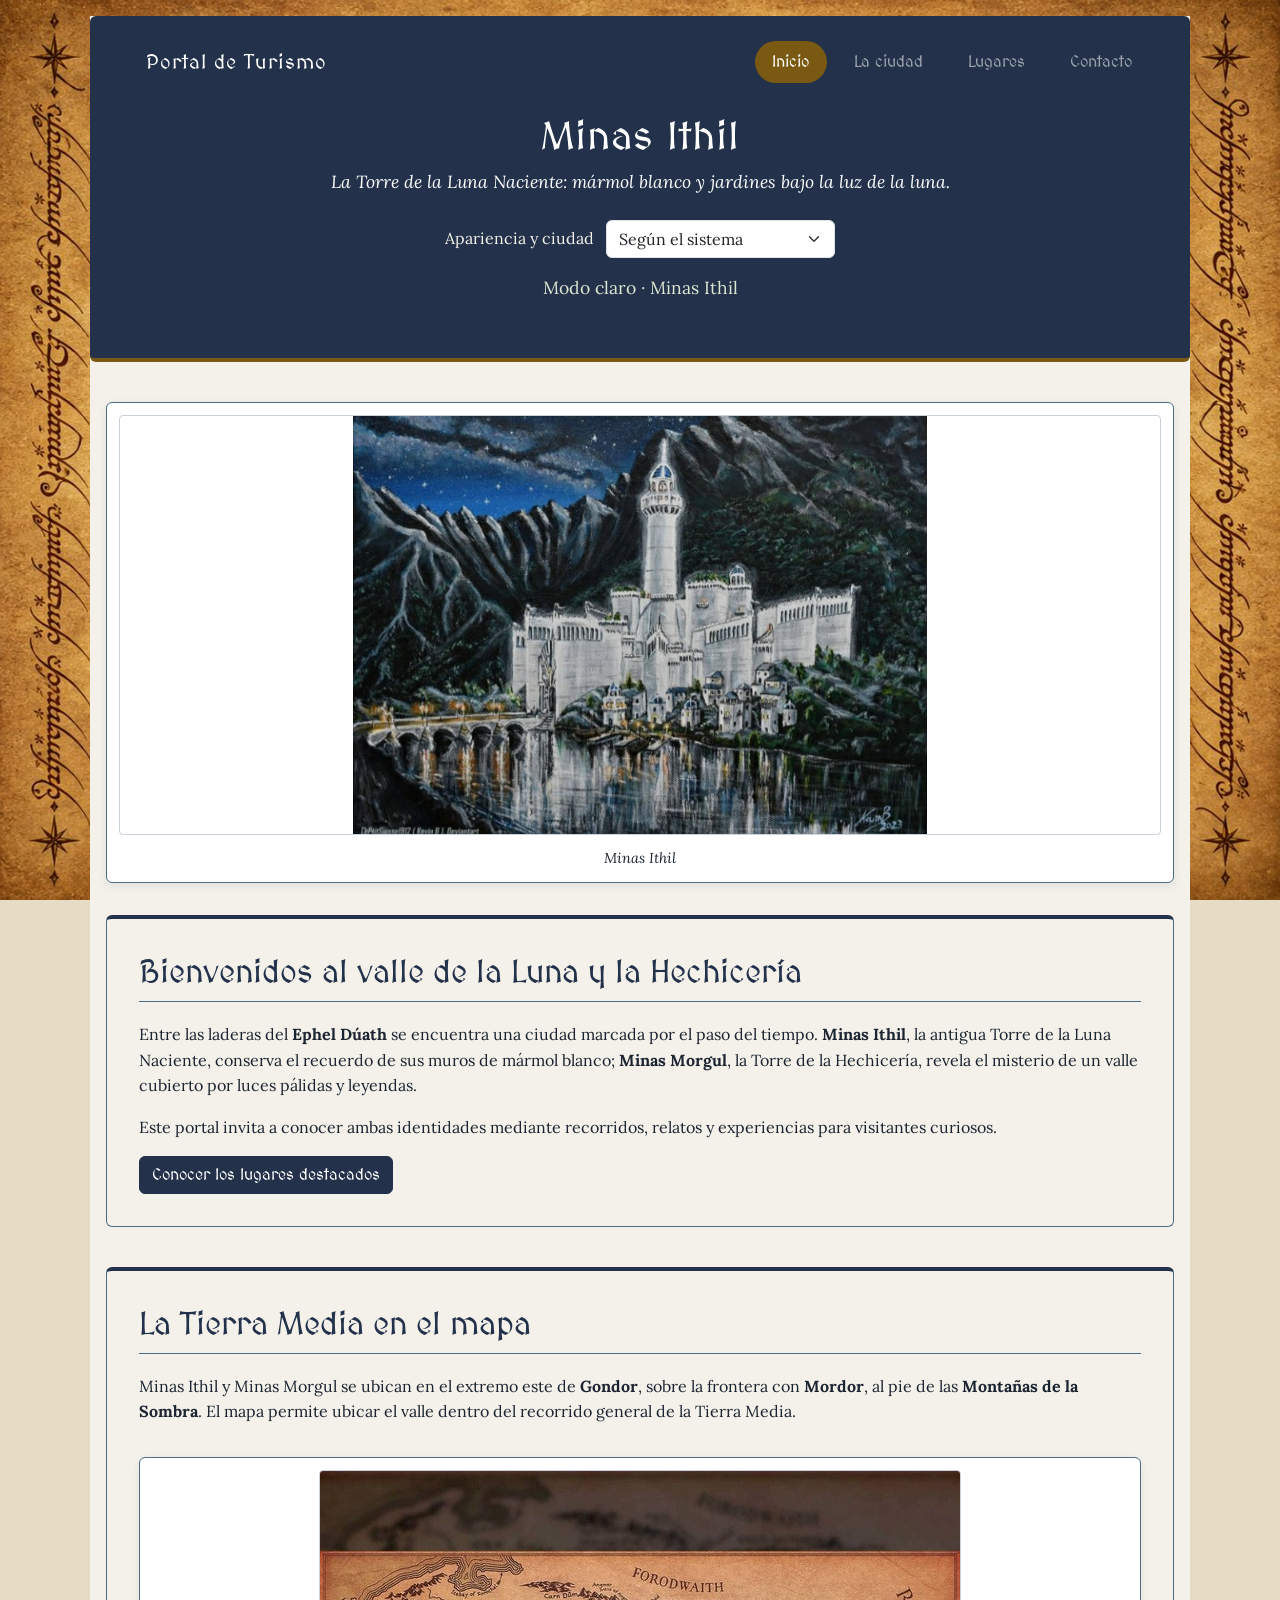
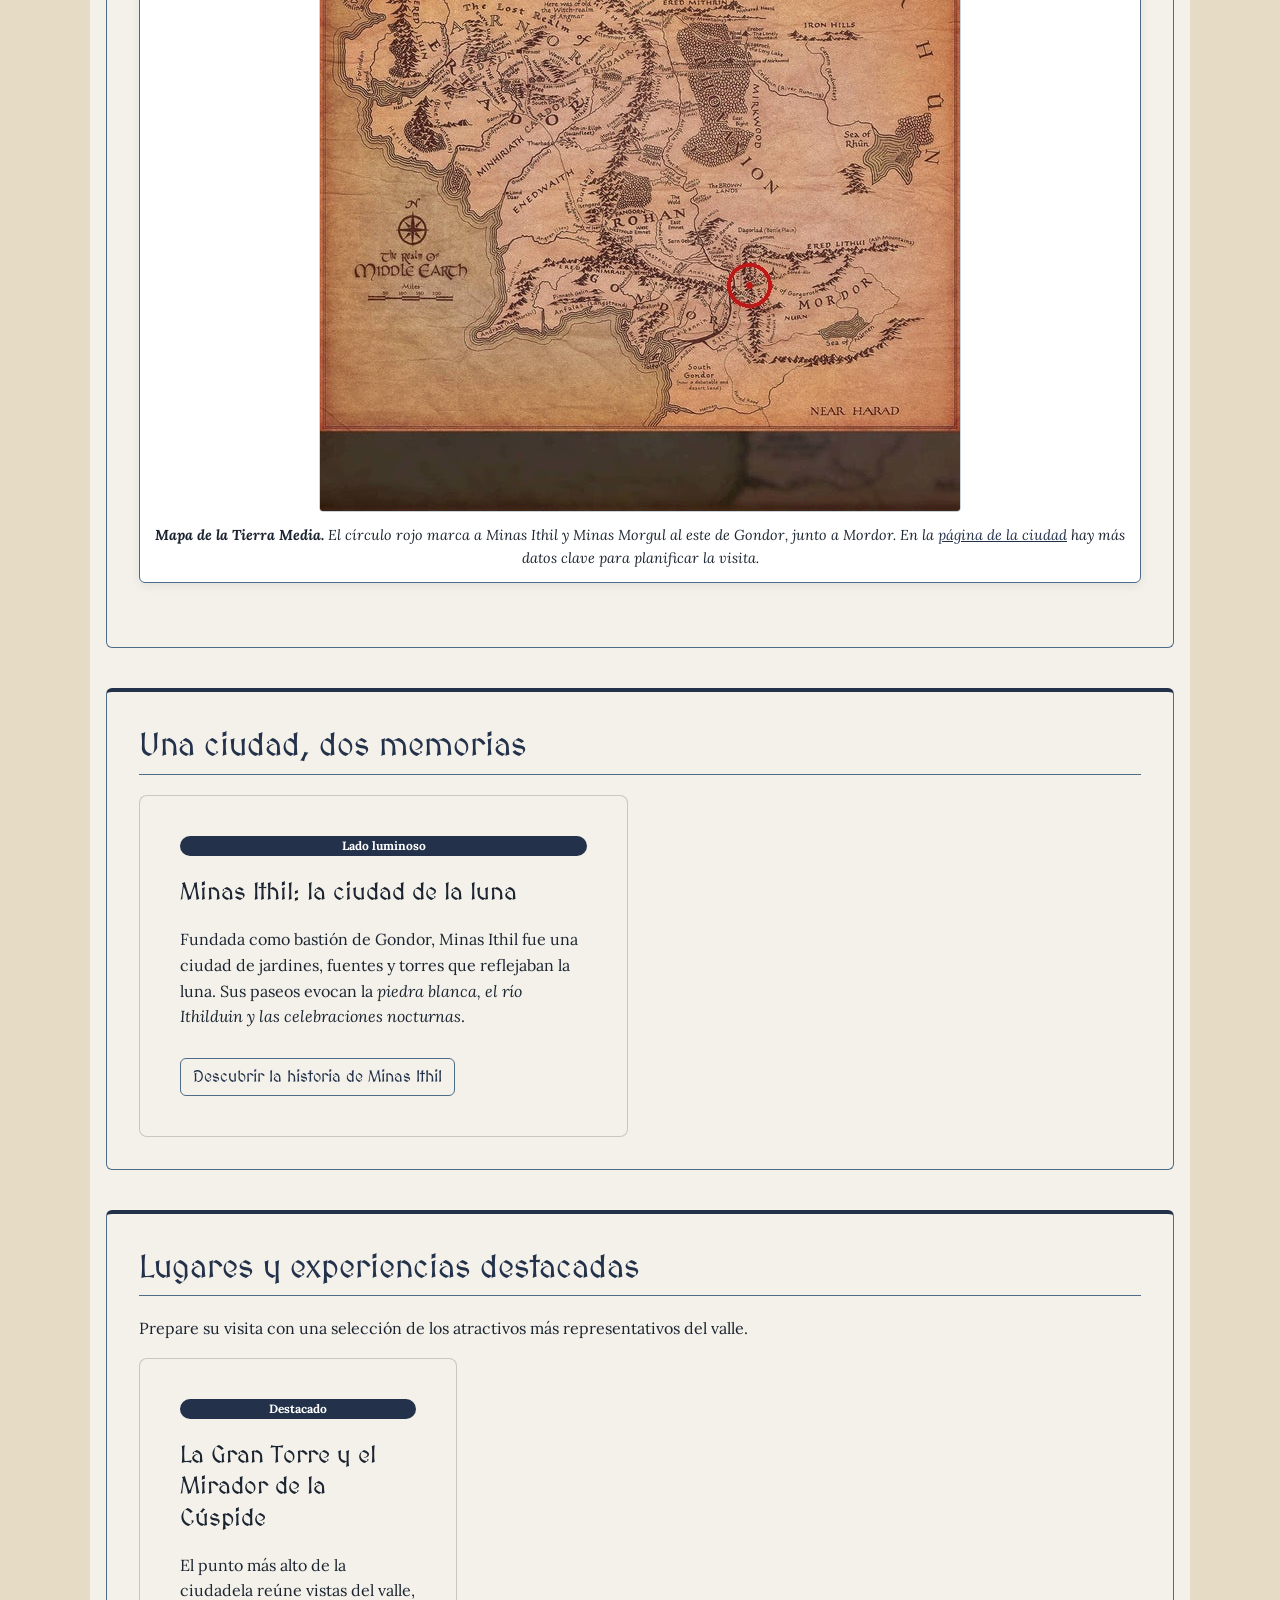
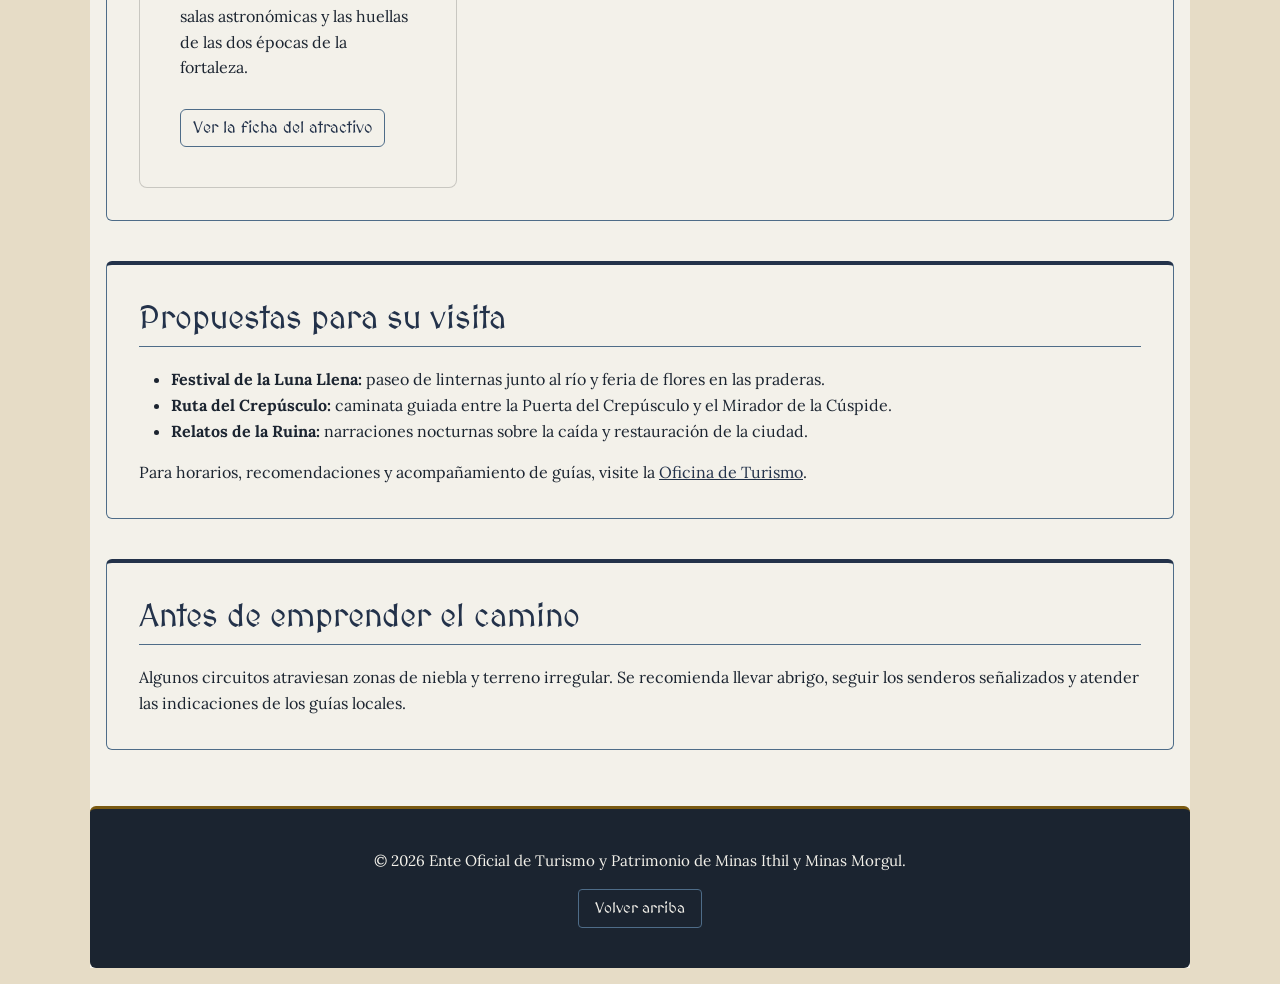
==== commit 2d37f3a7: "feat: Agregue funcionalidades javascript para index y ciudad" ====
--- a/index.html
+++ b/index.html
@@ -10,6 +10,87 @@
 
     <link href="https://cdn.jsdelivr.net/npm/bootstrap@5.3.3/dist/css/bootstrap.min.css" rel="stylesheet">
     <link rel="stylesheet" href="CSS/estilos.css">
+
+    <style>
+        html[data-bs-theme="light"] {
+            --bs-link-color-rgb: 35, 50, 74;
+            --bs-link-hover-color-rgb: 122, 90, 18;
+        }
+        html[data-bs-theme="light"] tbody tr:nth-child(even) { background-color: #f0f2f5; }
+        [hidden] { display: none !important; }
+        html[data-bs-theme="dark"] {
+            color-scheme: dark;
+            background: #0b1410;
+            --color-fondo-gondor: #16231c;
+            --color-texto-gondor: #e4eee5;
+            --color-primario-gondor: #b6dfa1;
+            --color-secundario-gondor: #d2d997;
+            --color-acento-gondor: #638566;
+            --color-fondo-morgul: #1c3024;
+            --color-texto-morgul: #e4eee5;
+            --color-primario-morgul: #b6dfa1;
+            --color-secundario-morgul: #d2d997;
+            --color-acento-morgul: #638566;
+            --bs-link-color: #b6dfa1;
+            --bs-link-hover-color: #d2d997;
+        }
+        html[data-bs-theme="dark"]::before { background: none; }
+        html[data-bs-theme="dark"] body { background: #101c16; }
+        html[data-bs-theme="dark"] header,
+        html[data-bs-theme="dark"] header > .navbar,
+        html[data-bs-theme="dark"] footer { background: #182c20; }
+        html[data-bs-theme="dark"] figure,
+        html[data-bs-theme="dark"] table,
+        html[data-bs-theme="dark"] #datos dl { background: #1c3024; }
+        html[data-bs-theme="dark"] thead { background: #294532; }
+        html[data-bs-theme="dark"] .navbar-nav .nav-link.active { background: #36552d; }
+        html[data-bs-theme="dark"] .btn-primary { --bs-btn-color: #101c16; }
+        /* Contraste explícito para superficies oscuras y controles interactivos. */
+        html[data-bs-theme="dark"] {
+            --bs-link-color-rgb: 182, 223, 161;
+            --bs-link-hover-color-rgb: 225, 245, 211;
+        }
+        html[data-bs-theme="dark"] header,
+        html[data-bs-theme="dark"] header p,
+        html[data-bs-theme="dark"] footer { color: #e4eee5; }
+        html[data-bs-theme="dark"] .navbar-dark {
+            --bs-navbar-color: #e4eee5;
+            --bs-navbar-hover-color: #ffffff;
+        }
+        html[data-bs-theme="dark"] .btn-primary {
+            --bs-btn-color: #101c16;
+            --bs-btn-bg: #b6dfa1;
+            --bs-btn-border-color: #b6dfa1;
+            --bs-btn-hover-color: #101c16;
+            --bs-btn-hover-bg: #d2edc4;
+            --bs-btn-hover-border-color: #d2edc4;
+            --bs-btn-active-color: #101c16;
+            --bs-btn-active-bg: #d2edc4;
+            --bs-btn-active-border-color: #d2edc4;
+        }
+        html[data-bs-theme="dark"] .btn-outline-secondary {
+            --bs-btn-hover-color: #101c16;
+            --bs-btn-active-color: #101c16;
+        }
+        html[data-bs-theme="dark"] header nav a:hover,
+        html[data-bs-theme="dark"] footer nav a:hover {
+            background-color: #36552d;
+            color: #ffffff;
+        }
+        html[data-bs-theme="dark"] footer nav a {
+            color: #e4eee5;
+            border-color: #8eb780;
+        }
+        html[data-bs-theme="dark"] footer nav a:focus-visible {
+            color: #ffffff;
+            background-color: #36552d;
+            outline: 2px solid #b6dfa1;
+            outline-offset: 3px;
+        }
+        .selector-tema { display: flex; flex-wrap: wrap; justify-content: center; align-items: center; gap: .75rem; margin: 1rem 0; }
+        .selector-tema select { width: auto; max-width: 100%; }
+        #imagen-ciudad { width: 100%; max-height: 420px; object-fit: contain; }
+    </style>
 </head>
 <body>
     <header id="inicio">
@@ -31,10 +112,25 @@
             </div>
         </nav>
         <h1>Minas Ithil y Minas Morgul</h1>
-        <p><em>Dos rostros de una misma ciudad al pie de las Montañas de la Sombra.</em></p>
+        <p><em id="descripcion-ciudad">La Torre de la Luna Naciente.</em></p>
+        <div class="selector-tema">
+            <label for="modo-tema">Apariencia y ciudad</label>
+            <select id="modo-tema" class="form-select">
+                <option value="system">Según el sistema</option>
+                <option value="light">Claro — Minas Ithil</option>
+                <option value="dark">Oscuro — Minas Morgul</option>
+            </select>
+        </div>
+        <p id="estado-tema" role="status" aria-live="polite"></p>
+
     </header>
 
     <main>
+        <figure>
+            <img id="imagen-ciudad" src="IMG/minas_ithil.jpg" alt="Minas Ithil bajo la luna">
+            <figcaption id="nombre-imagen">Minas Ithil</figcaption>
+        </figure>
+
         <section id="bienvenida">
             <h2>Bienvenidos al valle de la Luna y la Hechicería</h2>
             <p>
@@ -69,7 +165,7 @@
             <div class="container">
                 <h2>Una ciudad, dos memorias</h2>
                 <div class="row g-4">
-                    <div class="col-12 col-md-6">
+                    <div class="col-12 col-md-6" data-ciudad-tema="light">
                         <article class="card h-100 lado-claro">
                             <div class="card-body">
                                 <span class="badge rounded-pill text-bg-primary mb-2">Lado luminoso</span>
@@ -82,7 +178,7 @@
                             </div>
                         </article>
                     </div>
-                    <div class="col-12 col-md-6">
+                    <div class="col-12 col-md-6" data-ciudad-tema="dark">
                         <article class="card h-100 lado-oscuro">
                             <div class="card-body">
                                 <span class="badge rounded-pill text-bg-secondary mb-2">Lado tenebroso</span>
@@ -104,7 +200,7 @@
                 <h2>Lugares y experiencias destacadas</h2>
                 <p>Prepare su visita con una selección de los atractivos más representativos del valle.</p>
                 <div class="row g-4">
-                    <div class="col-12 col-md-6 col-lg-4">
+                    <div class="col-12 col-md-6 col-lg-4" data-ciudad-tema="light">
                         <article class="card h-100 lado-claro">
                             <div class="card-body">
                                 <span class="badge rounded-pill text-bg-primary mb-2">Destacado</span>
@@ -114,7 +210,7 @@
                             </div>
                         </article>
                     </div>
-                    <div class="col-12 col-md-6 col-lg-4">
+                    <div class="col-12 col-md-6 col-lg-4" data-ciudad-tema="dark">
                         <article class="card h-100 lado-oscuro">
                             <div class="card-body">
                                 <span class="badge rounded-pill text-bg-secondary mb-2">Destacado</span>
@@ -124,7 +220,7 @@
                             </div>
                         </article>
                     </div>
-                    <div class="col-12 col-md-6 col-lg-4">
+                    <div class="col-12 col-md-6 col-lg-4" data-ciudad-tema="dark">
                         <article class="card h-100 lado-oscuro">
                             <div class="card-body">
                                 <span class="badge rounded-pill text-bg-secondary mb-2">Destacado</span>
@@ -164,5 +260,7 @@
     </footer>
 
     <script src="https://cdn.jsdelivr.net/npm/bootstrap@5.3.3/dist/js/bootstrap.bundle.min.js"></script>
+
+    <script src="JS/tema.js"></script>
 </body>
 </html>
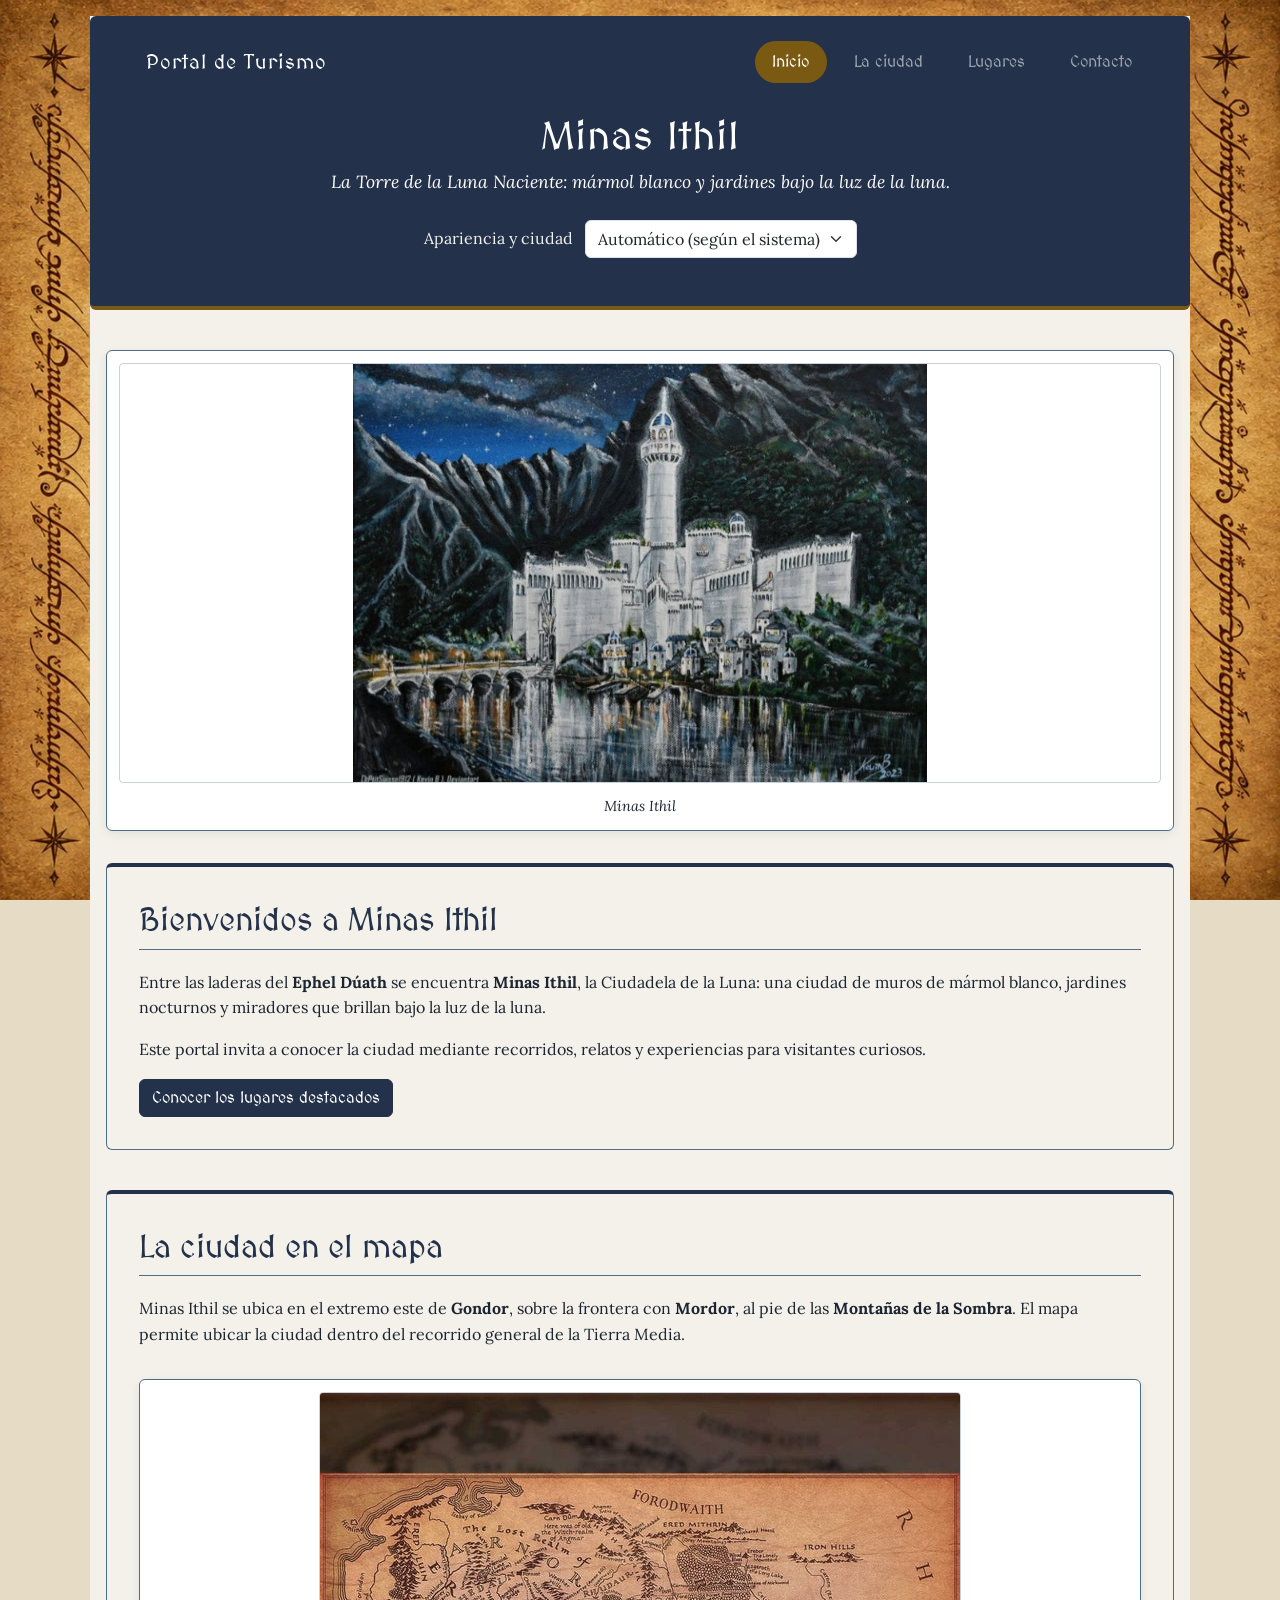
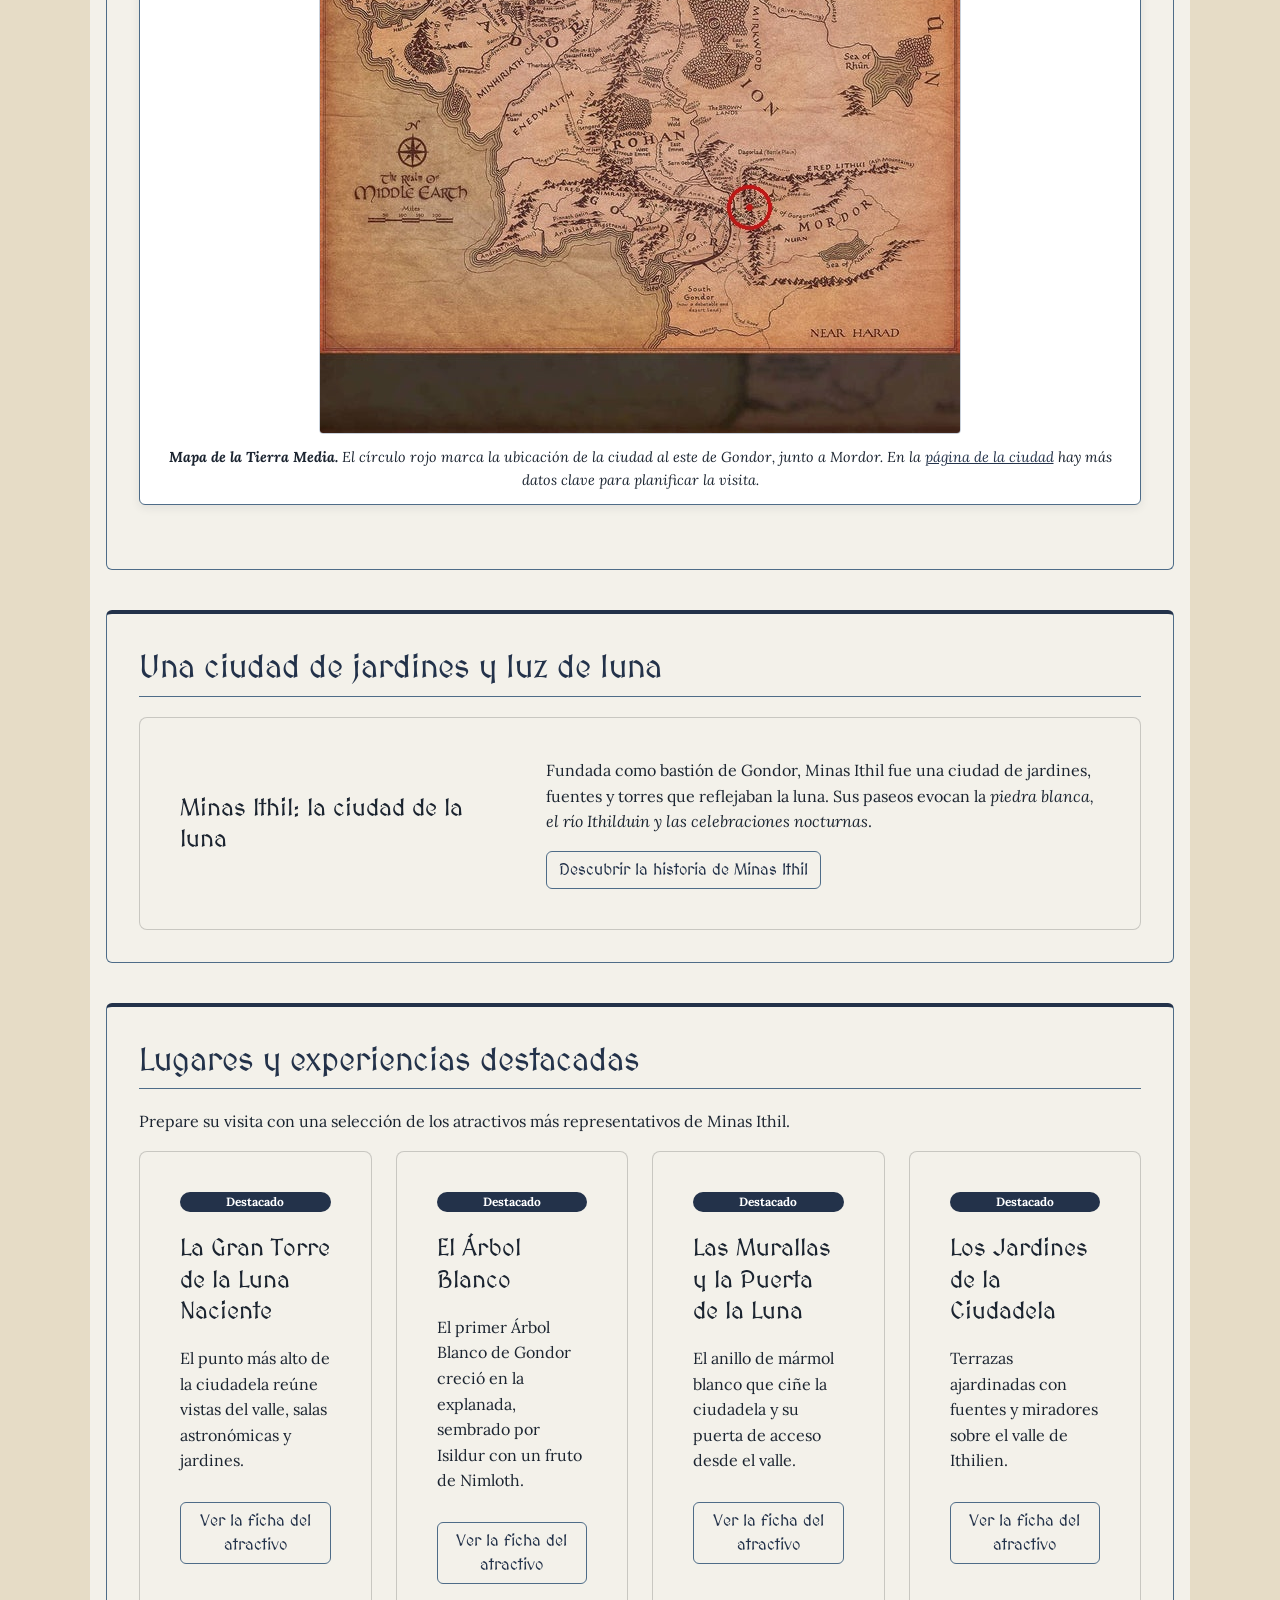
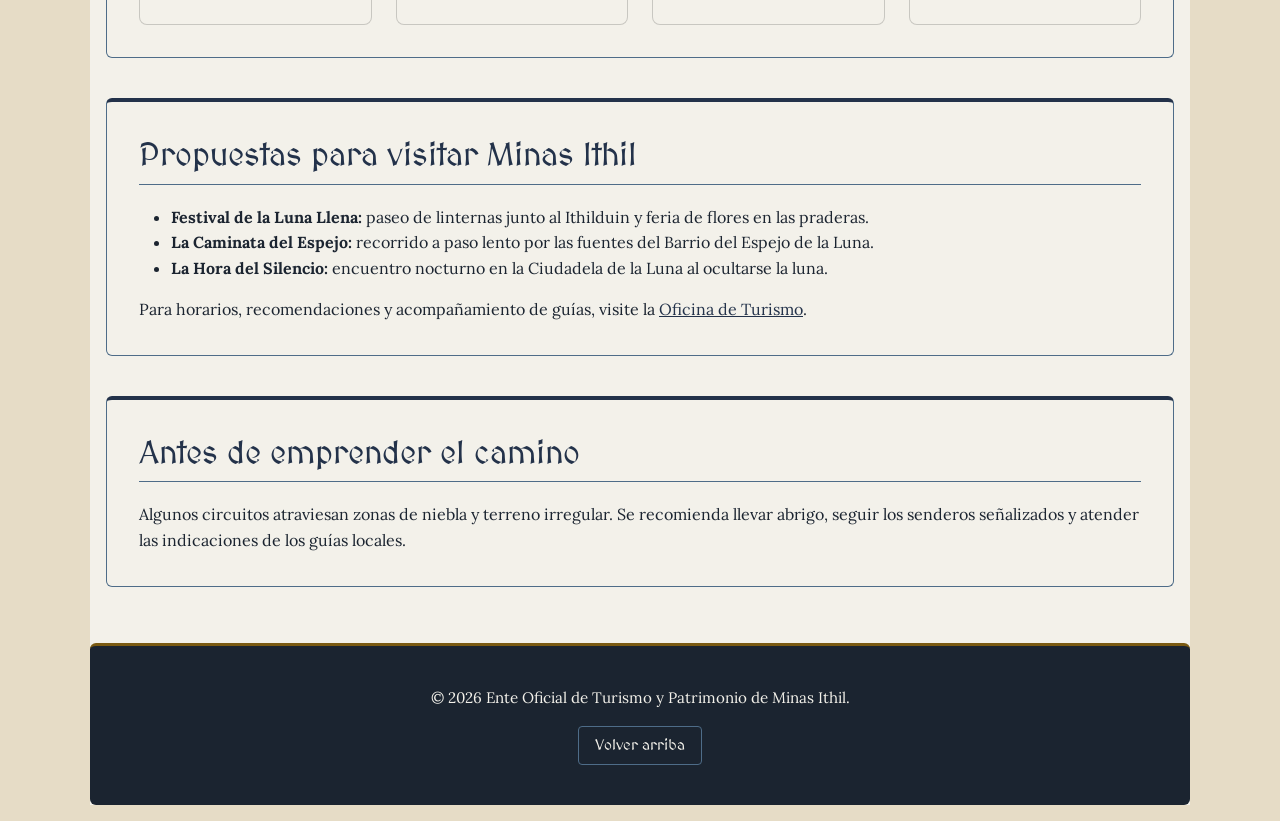
==== commit e68ececf: "feat: tema claro/oscuro por ciudad, fichas de atractivos y contacto" ====
--- a/index.html
+++ b/index.html
@@ -3,7 +3,7 @@
 <head>
     <meta charset="UTF-8">
     <meta name="viewport" content="width=device-width, initial-scale=1.0">
-    <title>Minas Ithil y Minas Morgul | Portal de Turismo</title>
+    <title>Portal de Turismo</title>
     <link rel="preconnect" href="https://fonts.googleapis.com">
     <link rel="preconnect" href="https://fonts.gstatic.com" crossorigin>
     <link href="https://fonts.googleapis.com/css2?family=MedievalSharp&family=Lora:wght@400;700&display=swap" rel="stylesheet">
@@ -20,7 +20,14 @@
         [hidden] { display: none !important; }
         html[data-bs-theme="dark"] {
             color-scheme: dark;
-            background: #0b1410;
+            background-color: #0b1410;
+            background-image:
+                linear-gradient(rgba(11, 20, 16, 0.86), rgba(11, 20, 16, 0.86)),
+                url("IMG/papiro.jpg");
+            background-size: 100% 100%;
+            background-repeat: no-repeat;
+            background-position: center;
+            background-attachment: fixed;
             --color-fondo-gondor: #16231c;
             --color-texto-gondor: #e4eee5;
             --color-primario-gondor: #b6dfa1;
@@ -90,6 +97,16 @@
         .selector-tema { display: flex; flex-wrap: wrap; justify-content: center; align-items: center; gap: .75rem; margin: 1rem 0; }
         .selector-tema select { width: auto; max-width: 100%; }
         #imagen-ciudad { width: 100%; max-height: 420px; object-fit: contain; }
+
+        @media (max-width: 1100px) {
+            html[data-bs-theme="dark"] { background-image: none; }
+            html[data-bs-theme="dark"]::before {
+                background:
+                    linear-gradient(rgba(11, 20, 16, 0.88), rgba(11, 20, 16, 0.88)),
+                    url("IMG/papiro.jpg") center / cover no-repeat;
+            }
+            html[data-bs-theme="dark"] body { background-color: transparent; }
+        }
     </style>
 </head>
 <body>
@@ -111,17 +128,16 @@
                 </div>
             </div>
         </nav>
-        <h1>Minas Ithil y Minas Morgul</h1>
-        <p><em id="descripcion-ciudad">La Torre de la Luna Naciente.</em></p>
+        <h1>Portal de Turismo</h1>
+        <p><em id="descripcion-ciudad">Información turística de la ciudad.</em></p>
         <div class="selector-tema">
             <label for="modo-tema">Apariencia y ciudad</label>
             <select id="modo-tema" class="form-select">
-                <option value="system">Según el sistema</option>
+                <option value="system">Automático (según el sistema)</option>
                 <option value="light">Claro — Minas Ithil</option>
                 <option value="dark">Oscuro — Minas Morgul</option>
             </select>
         </div>
-        <p id="estado-tema" role="status" aria-live="polite"></p>
 
     </header>
 
@@ -132,30 +148,40 @@
         </figure>
 
         <section id="bienvenida">
-            <h2>Bienvenidos al valle de la Luna y la Hechicería</h2>
-            <p>
-                Entre las laderas del <strong>Ephel Dúath</strong> se encuentra una ciudad marcada por el paso del tiempo.
-                <strong>Minas Ithil</strong>, la antigua Torre de la Luna Naciente, conserva el recuerdo de sus muros de
-                mármol blanco; <strong>Minas Morgul</strong>, la Torre de la Hechicería, revela el misterio de un valle
-                cubierto por luces pálidas y leyendas.
-            </p>
-            <p>Este portal invita a conocer ambas identidades mediante recorridos, relatos y experiencias para visitantes curiosos.</p>
+            <h2 data-ciudad-tema="light">Bienvenidos a Minas Ithil</h2>
+            <h2 data-ciudad-tema="dark">Bienvenidos a Minas Morgul</h2>
+            <p data-ciudad-tema="light">
+                Entre las laderas del <strong>Ephel Dúath</strong> se encuentra <strong>Minas Ithil</strong>, la
+                Ciudadela de la Luna: una ciudad de muros de mármol blanco, jardines nocturnos y miradores que
+                brillan bajo la luz de la luna.
+            </p>
+            <p data-ciudad-tema="dark">
+                En el fondo del valle, bajo las <strong>Montañas de la Sombra</strong>, se alza
+                <strong>Minas Morgul</strong>, la Torre de la Hechicería: un paisaje de nieblas, piedra oscura y
+                resplandores pálidos que se recorre con respeto y guía.
+            </p>
+            <p>Este portal invita a conocer la ciudad mediante recorridos, relatos y experiencias para visitantes curiosos.</p>
             <p><a class="btn btn-primary" href="#destacados">Conocer los lugares destacados</a></p>
         </section>
 
         <section id="mapa">
-            <h2>La Tierra Media en el mapa</h2>
-            <p>
-                Minas Ithil y Minas Morgul se ubican en el extremo este de <strong>Gondor</strong>, sobre la frontera
+            <h2>La ciudad en el mapa</h2>
+            <p data-ciudad-tema="light">
+                Minas Ithil se ubica en el extremo este de <strong>Gondor</strong>, sobre la frontera
                 con <strong>Mordor</strong>, al pie de las <strong>Montañas de la Sombra</strong>. El mapa permite
-                ubicar el valle dentro del recorrido general de la Tierra Media.
+                ubicar la ciudad dentro del recorrido general de la Tierra Media.
+            </p>
+            <p data-ciudad-tema="dark">
+                Minas Morgul se ubica en el extremo este de <strong>Gondor</strong>, sobre la frontera
+                con <strong>Mordor</strong>, al pie de las <strong>Montañas de la Sombra</strong>. El mapa permite
+                ubicar la ciudad dentro del recorrido general de la Tierra Media.
             </p>
             <figure>
                 <img src="IMG/mapa.jpg"
-                     alt="Mapa de la Tierra Media con las regiones de Eriador, Rohan, Gondor y Mordor, y un círculo rojo que señala la ubicación de Minas Morgul">
+                     alt="Mapa de la Tierra Media con las regiones de Eriador, Rohan, Gondor y Mordor">
                 <figcaption>
                     <strong>Mapa de la Tierra Media.</strong>
-                    El círculo rojo marca a Minas Ithil y Minas Morgul al este de Gondor, junto a Mordor.
+                    El círculo rojo marca la ubicación de la ciudad al este de Gondor, junto a Mordor.
                     En la <a href="ciudad.html#datos">página de la ciudad</a> hay más datos clave para planificar la visita.
                 </figcaption>
             </figure>
@@ -163,31 +189,34 @@
 
         <section id="identidades">
             <div class="container">
-                <h2>Una ciudad, dos memorias</h2>
+                <h2 data-ciudad-tema="light">Una ciudad de jardines y luz de luna</h2>
+                <h2 data-ciudad-tema="dark">Una ciudad de brumas y luces pálidas</h2>
                 <div class="row g-4">
-                    <div class="col-12 col-md-6" data-ciudad-tema="light">
-                        <article class="card h-100 lado-claro">
-                            <div class="card-body">
-                                <span class="badge rounded-pill text-bg-primary mb-2">Lado luminoso</span>
+                    <div class="col-12" data-ciudad-tema="light">
+                        <article class="card h-100 lado-claro">
+                            <div class="card-body identidad-cuerpo">
                                 <h3 class="card-title">Minas Ithil: la ciudad de la luna</h3>
-                                <p>
-                                    Fundada como bastión de Gondor, Minas Ithil fue una ciudad de jardines, fuentes y torres que reflejaban la luna.
-                                    Sus paseos evocan la <em>piedra blanca, el río Ithilduin y las celebraciones nocturnas</em>.
-                                </p>
-                                <p><a class="btn btn-outline-secondary" href="ciudad.html#minas-ithil">Descubrir la historia de Minas Ithil</a></p>
-                            </div>
-                        </article>
-                    </div>
-                    <div class="col-12 col-md-6" data-ciudad-tema="dark">
-                        <article class="card h-100 lado-oscuro">
-                            <div class="card-body">
-                                <span class="badge rounded-pill text-bg-secondary mb-2">Lado tenebroso</span>
+                                <div class="identidad-detalle">
+                                    <p>
+                                        Fundada como bastión de Gondor, Minas Ithil fue una ciudad de jardines, fuentes y torres que reflejaban la luna.
+                                        Sus paseos evocan la <em>piedra blanca, el río Ithilduin y las celebraciones nocturnas</em>.
+                                    </p>
+                                    <p><a class="btn btn-outline-secondary" href="ciudad.html#minas-ithil">Descubrir la historia de Minas Ithil</a></p>
+                                </div>
+                            </div>
+                        </article>
+                    </div>
+                    <div class="col-12" data-ciudad-tema="dark">
+                        <article class="card h-100 lado-oscuro">
+                            <div class="card-body identidad-cuerpo">
                                 <h3 class="card-title">Minas Morgul: el valle crepuscular</h3>
-                                <p>
-                                    Tras la llegada de los Nazgûl, la antigua fortaleza se transformó en Minas Morgul. Hoy sus ruinas, nieblas y
-                                    resplandores verdosos dan forma a un paisaje de leyenda que se recorre con respeto y guía.
-                                </p>
-                                <p><a class="btn btn-outline-secondary" href="ciudad.html#minas-morgul">Explorar la memoria de Minas Morgul</a></p>
+                                <div class="identidad-detalle">
+                                    <p>
+                                        Tras la llegada de los Nazgûl, la antigua fortaleza se transformó en Minas Morgul. Hoy sus ruinas, nieblas y
+                                        resplandores verdosos dan forma a un paisaje de leyenda que se recorre con respeto y guía.
+                                    </p>
+                                    <p><a class="btn btn-outline-secondary" href="ciudad.html#minas-morgul">Explorar la memoria de Minas Morgul</a></p>
+                                </div>
                             </div>
                         </article>
                     </div>
@@ -198,35 +227,86 @@
         <section id="destacados">
             <div class="container">
                 <h2>Lugares y experiencias destacadas</h2>
-                <p>Prepare su visita con una selección de los atractivos más representativos del valle.</p>
+                <p data-ciudad-tema="light">Prepare su visita con una selección de los atractivos más representativos de Minas Ithil.</p>
+                <p data-ciudad-tema="dark">Prepare su visita con una selección de los atractivos más representativos de Minas Morgul.</p>
                 <div class="row g-4">
-                    <div class="col-12 col-md-6 col-lg-4" data-ciudad-tema="light">
+                    <div class="col-12 col-md-6 col-lg-3" data-ciudad-tema="light">
                         <article class="card h-100 lado-claro">
                             <div class="card-body">
                                 <span class="badge rounded-pill text-bg-primary mb-2">Destacado</span>
-                                <h3 class="card-title">La Gran Torre y el Mirador de la Cúspide</h3>
-                                <p>El punto más alto de la ciudadela reúne vistas del valle, salas astronómicas y las huellas de las dos épocas de la fortaleza.</p>
+                                <h3 class="card-title">La Gran Torre de la Luna Naciente</h3>
+                                <p>El punto más alto de la ciudadela reúne vistas del valle, salas astronómicas y jardines.</p>
                                 <p><a class="btn btn-outline-secondary" href="lugares.html#torre-central">Ver la ficha del atractivo</a></p>
                             </div>
                         </article>
                     </div>
-                    <div class="col-12 col-md-6 col-lg-4" data-ciudad-tema="dark">
+                    <div class="col-12 col-md-6 col-lg-3" data-ciudad-tema="light">
+                        <article class="card h-100 lado-claro">
+                            <div class="card-body">
+                                <span class="badge rounded-pill text-bg-primary mb-2">Destacado</span>
+                                <h3 class="card-title">El Árbol Blanco</h3>
+                                <p>El primer Árbol Blanco de Gondor creció en la explanada, sembrado por Isildur con un fruto de Nimloth.</p>
+                                <p><a class="btn btn-outline-secondary" href="lugares.html#arbol-blanco">Ver la ficha del atractivo</a></p>
+                            </div>
+                        </article>
+                    </div>
+                    <div class="col-12 col-md-6 col-lg-3" data-ciudad-tema="light">
+                        <article class="card h-100 lado-claro">
+                            <div class="card-body">
+                                <span class="badge rounded-pill text-bg-primary mb-2">Destacado</span>
+                                <h3 class="card-title">Las Murallas y la Puerta de la Luna</h3>
+                                <p>El anillo de mármol blanco que ciñe la ciudadela y su puerta de acceso desde el valle.</p>
+                                <p><a class="btn btn-outline-secondary" href="lugares.html#murallas-luna">Ver la ficha del atractivo</a></p>
+                            </div>
+                        </article>
+                    </div>
+                    <div class="col-12 col-md-6 col-lg-3" data-ciudad-tema="light">
+                        <article class="card h-100 lado-claro">
+                            <div class="card-body">
+                                <span class="badge rounded-pill text-bg-primary mb-2">Destacado</span>
+                                <h3 class="card-title">Los Jardines de la Ciudadela</h3>
+                                <p>Terrazas ajardinadas con fuentes y miradores sobre el valle de Ithilien.</p>
+                                <p><a class="btn btn-outline-secondary" href="lugares.html#jardines-ciudadela">Ver la ficha del atractivo</a></p>
+                            </div>
+                        </article>
+                    </div>
+                    <div class="col-12 col-md-6 col-lg-3" data-ciudad-tema="dark">
                         <article class="card h-100 lado-oscuro">
                             <div class="card-body">
                                 <span class="badge rounded-pill text-bg-secondary mb-2">Destacado</span>
-                                <h3 class="card-title">El Puente Blanco sobre el Morgulduin</h3>
-                                <p>Un antiguo viaducto de piedra desde el cual se observan el río, la bruma del atardecer y los riscos orientales.</p>
-                                <p><a class="btn btn-outline-secondary" href="lugares.html#puente-blanco">Planificar el recorrido por el puente</a></p>
-                            </div>
-                        </article>
-                    </div>
-                    <div class="col-12 col-md-6 col-lg-4" data-ciudad-tema="dark">
+                                <h3 class="card-title">Las Murallas de Morgul</h3>
+                                <p>El recinto amurallado que ciñe la ciudadela, entre la niebla y el resplandor verdoso del valle.</p>
+                                <p><a class="btn btn-outline-secondary" href="lugares.html#murallas-morgul">Ver la ficha del atractivo</a></p>
+                            </div>
+                        </article>
+                    </div>
+                    <div class="col-12 col-md-6 col-lg-3" data-ciudad-tema="dark">
                         <article class="card h-100 lado-oscuro">
                             <div class="card-body">
                                 <span class="badge rounded-pill text-bg-secondary mb-2">Destacado</span>
                                 <h3 class="card-title">Terrazas Botánicas de la Flor Pálida</h3>
-                                <p>Senderos de visita nocturna, especies luminiscentes y talleres de interpretación de la flora del valle.</p>
-                                <p><a class="btn btn-outline-secondary" href="lugares.html#terrazas-silenciosas">Conocer las terrazas</a></p>
+                                <p>Praderas de flores pálidas que resplandecen en la noche del valle.</p>
+                                <p><a class="btn btn-outline-secondary" href="lugares.html#terrazas-silenciosas">Ver la ficha del atractivo</a></p>
+                            </div>
+                        </article>
+                    </div>
+                    <div class="col-12 col-md-6 col-lg-3" data-ciudad-tema="dark">
+                        <article class="card h-100 lado-oscuro">
+                            <div class="card-body">
+                                <span class="badge rounded-pill text-bg-secondary mb-2">Destacado</span>
+                                <h3 class="card-title">La Torre de Morgul</h3>
+                                <p>La torre más alta de Minas Morgul y su luz pálida girando sobre el valle.</p>
+                                <p><a class="btn btn-outline-secondary" href="lugares.html#torre-morgul">Ver la ficha del atractivo</a></p>
+                            </div>
+                        </article>
+                    </div>
+                    <div class="col-12 col-md-6 col-lg-3" data-ciudad-tema="dark">
+                        <article class="card h-100 lado-oscuro">
+                            <div class="card-body">
+                                <span class="badge rounded-pill text-bg-secondary mb-2">Destacado</span>
+                                <h3 class="card-title">La Puerta de Morgul</h3>
+                                <p>El acceso tallado como una boca abierta, al final del camino de Morgul.</p>
+                                <p><a class="btn btn-outline-secondary" href="lugares.html#puerta-morgul">Ver la ficha del atractivo</a></p>
                             </div>
                         </article>
                     </div>
@@ -235,11 +315,17 @@
         </section>
 
         <section id="agenda">
-            <h2>Propuestas para su visita</h2>
-            <ul>
-                <li><strong>Festival de la Luna Llena:</strong> paseo de linternas junto al río y feria de flores en las praderas.</li>
-                <li><strong>Ruta del Crepúsculo:</strong> caminata guiada entre la Puerta del Crepúsculo y el Mirador de la Cúspide.</li>
+            <h2 data-ciudad-tema="light">Propuestas para visitar Minas Ithil</h2>
+            <h2 data-ciudad-tema="dark">Propuestas para visitar Minas Morgul</h2>
+            <ul data-ciudad-tema="light">
+                <li><strong>Festival de la Luna Llena:</strong> paseo de linternas junto al Ithilduin y feria de flores en las praderas.</li>
+                <li><strong>La Caminata del Espejo:</strong> recorrido a paso lento por las fuentes del Barrio del Espejo de la Luna.</li>
+                <li><strong>La Hora del Silencio:</strong> encuentro nocturno en la Ciudadela de la Luna al ocultarse la luna.</li>
+            </ul>
+            <ul data-ciudad-tema="dark">
+                <li><strong>Ruta del Crepúsculo:</strong> caminata guiada entre la Puerta de Morgul y el Puente Blanco sobre el Morgulduin.</li>
                 <li><strong>Relatos de la Ruina:</strong> narraciones nocturnas sobre la caída y restauración de la ciudad.</li>
+                <li><strong>Luces Señuelo:</strong> observación guiada de las luces pálidas de la Ciénaga de la Ruina.</li>
             </ul>
             <p>Para horarios, recomendaciones y acompañamiento de guías, visite la <a href="contacto.html">Oficina de Turismo</a>.</p>
         </section>
@@ -255,7 +341,8 @@
     </main>
 
     <footer>
-        <p>&copy; 2026 Ente Oficial de Turismo y Patrimonio de Minas Ithil y Minas Morgul.</p>
+        <p data-ciudad-tema="light">&copy; 2026 Ente Oficial de Turismo y Patrimonio de Minas Ithil.</p>
+        <p data-ciudad-tema="dark">&copy; 2026 Ente Oficial de Turismo y Patrimonio de Minas Morgul.</p>
         <nav aria-label="Navegación del pie de página"><a href="#inicio">Volver arriba</a></nav>
     </footer>
 
--- a/CSS/estilos.css
+++ b/CSS/estilos.css
@@ -586,6 +586,25 @@
     align-self: flex-start;
 }
 
+/* La sección de identidad muestra una sola tarjeta por tema: ocupa todo el ancho. */
+#identidades .card-body.identidad-cuerpo {
+    display: grid;
+    grid-template-columns: minmax(0, 1fr) minmax(0, 1.7fr);
+    gap: 1rem 2.5rem;
+    align-items: center;
+}
+
+#identidades .identidad-cuerpo .card-title {
+    margin-bottom: 0;
+}
+
+@media (max-width: 767.98px) {
+    #identidades .card-body.identidad-cuerpo {
+        grid-template-columns: 1fr;
+        gap: 0.75rem;
+    }
+}
+
 main > section > .container {
     width: auto;
     margin-right: -0.75rem;
@@ -631,33 +650,6 @@
    Flexbox (Integrante 3)
    ========================================================================== */
 
-/* menu de navegacion horizontal en Guia de destinos destacados */
-#guia-rapida ul {
-    display: flex;
-    flex-wrap: wrap;
-    gap: 0.75rem;
-    list-style: none;
-    padding: 0;
-    margin-top: 1rem;
-}
-
-#guia-rapida ul li a {
-    display: inline-block;
-    padding: 0.5rem 1rem;
-    background-color: #FFFFFF;
-    border: 1px solid var(--color-acento-gondor);
-    border-radius: 4px;
-    text-decoration: none;
-    color: var(--color-primario-gondor);
-    font-size: 0.95rem;
-    transition: background-color 0.25s ease, color 0.25s ease;
-}
-
-#guia-rapida ul li a:hover {
-    background-color: var(--color-primario-gondor);
-    color: #FFFFFF;
-}
-
 /* Tarjetas de lugares con flexbox */
 .lista-lugares {
     display: flex;
@@ -667,7 +659,7 @@
 }
 
 .tarjeta-lugar {
-    flex: 1 1 300px;
+    flex: 1 1 100%;
     display: flex;
     flex-direction: column;
     justify-content: space-between;
@@ -687,6 +679,12 @@
     box-shadow: 0 8px 20px rgba(27, 36, 48, 0.14);
 }
 
+@media (min-width: 768px) {
+    .tarjeta-lugar {
+        flex: 1 1 calc(50% - 0.75rem);
+    }
+}
+
 /* Correccion de color  */
 .tarjeta-lugar.lado-oscuro {
     background-color: #FFFFFF;
@@ -711,11 +709,26 @@
 .tarjeta-lugar figure img,
 .tarjeta-lugar figure img[src*="images-wixmp"] {
     width: 100%;
-    height: 220px;
+    height: auto;
+    aspect-ratio: 4 / 3;
     object-fit: cover;
     border-radius: 4px;
     border: 1px solid rgba(78, 104, 136, 0.25);
     display: block;
+}
+
+/* La foto de la torre es cuadrada: se muestra completa, centrada y con una altura
+   similar a la de las demás fichas para no alargar la tarjeta. */
+.tarjeta-lugar figure img.imagen-torre {
+    width: min(100%, 350px);
+    aspect-ratio: 1 / 1;
+    margin: 0 auto;
+    object-fit: cover;
+}
+
+/* La foto de las terrazas es panorámica: se recorta lo mínimo para conservar el paisaje. */
+.tarjeta-lugar figure img.imagen-terrazas {
+    aspect-ratio: 16 / 9;
 }
 
 .tarjeta-lugar figcaption {
@@ -808,6 +821,8 @@
 
 #datos-contacto .card figure img {
     width: 100%;
+    aspect-ratio: 16 / 9;
+    object-fit: cover;
 }
 
 #redes .bi {
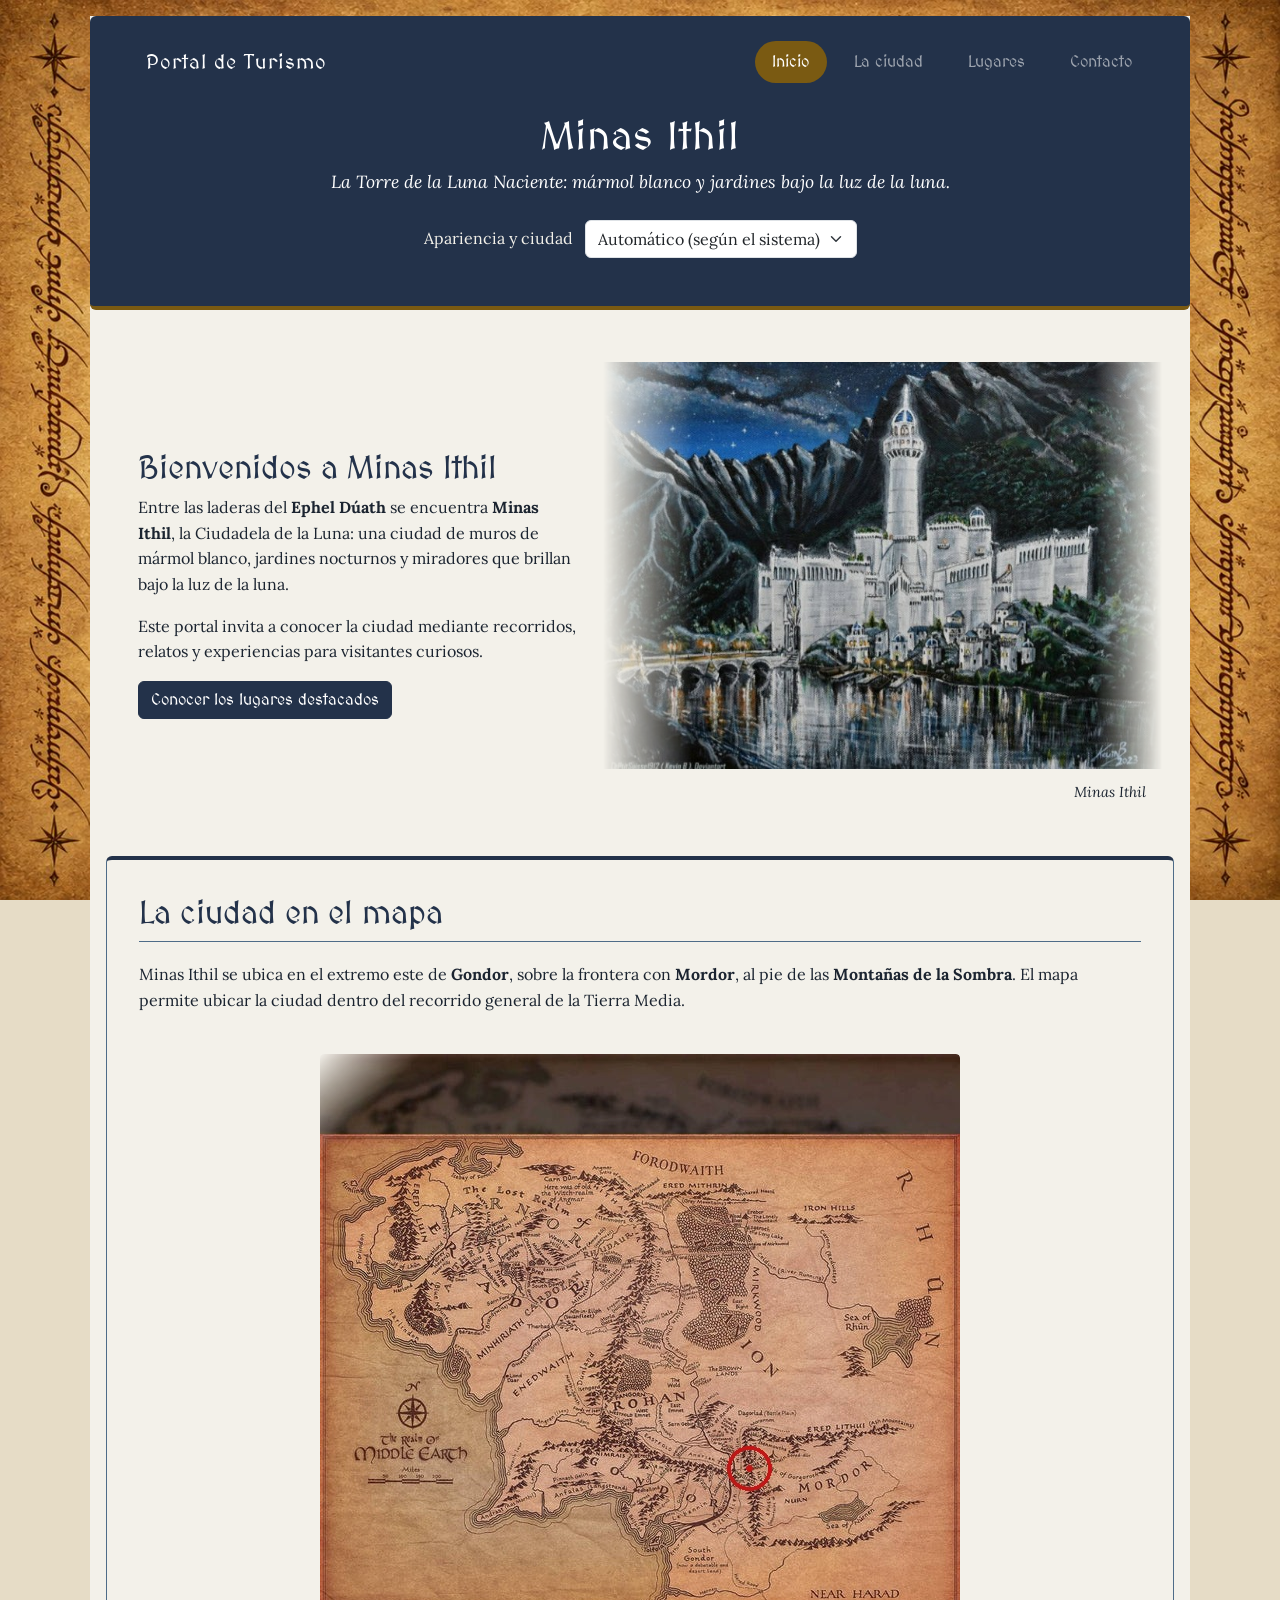
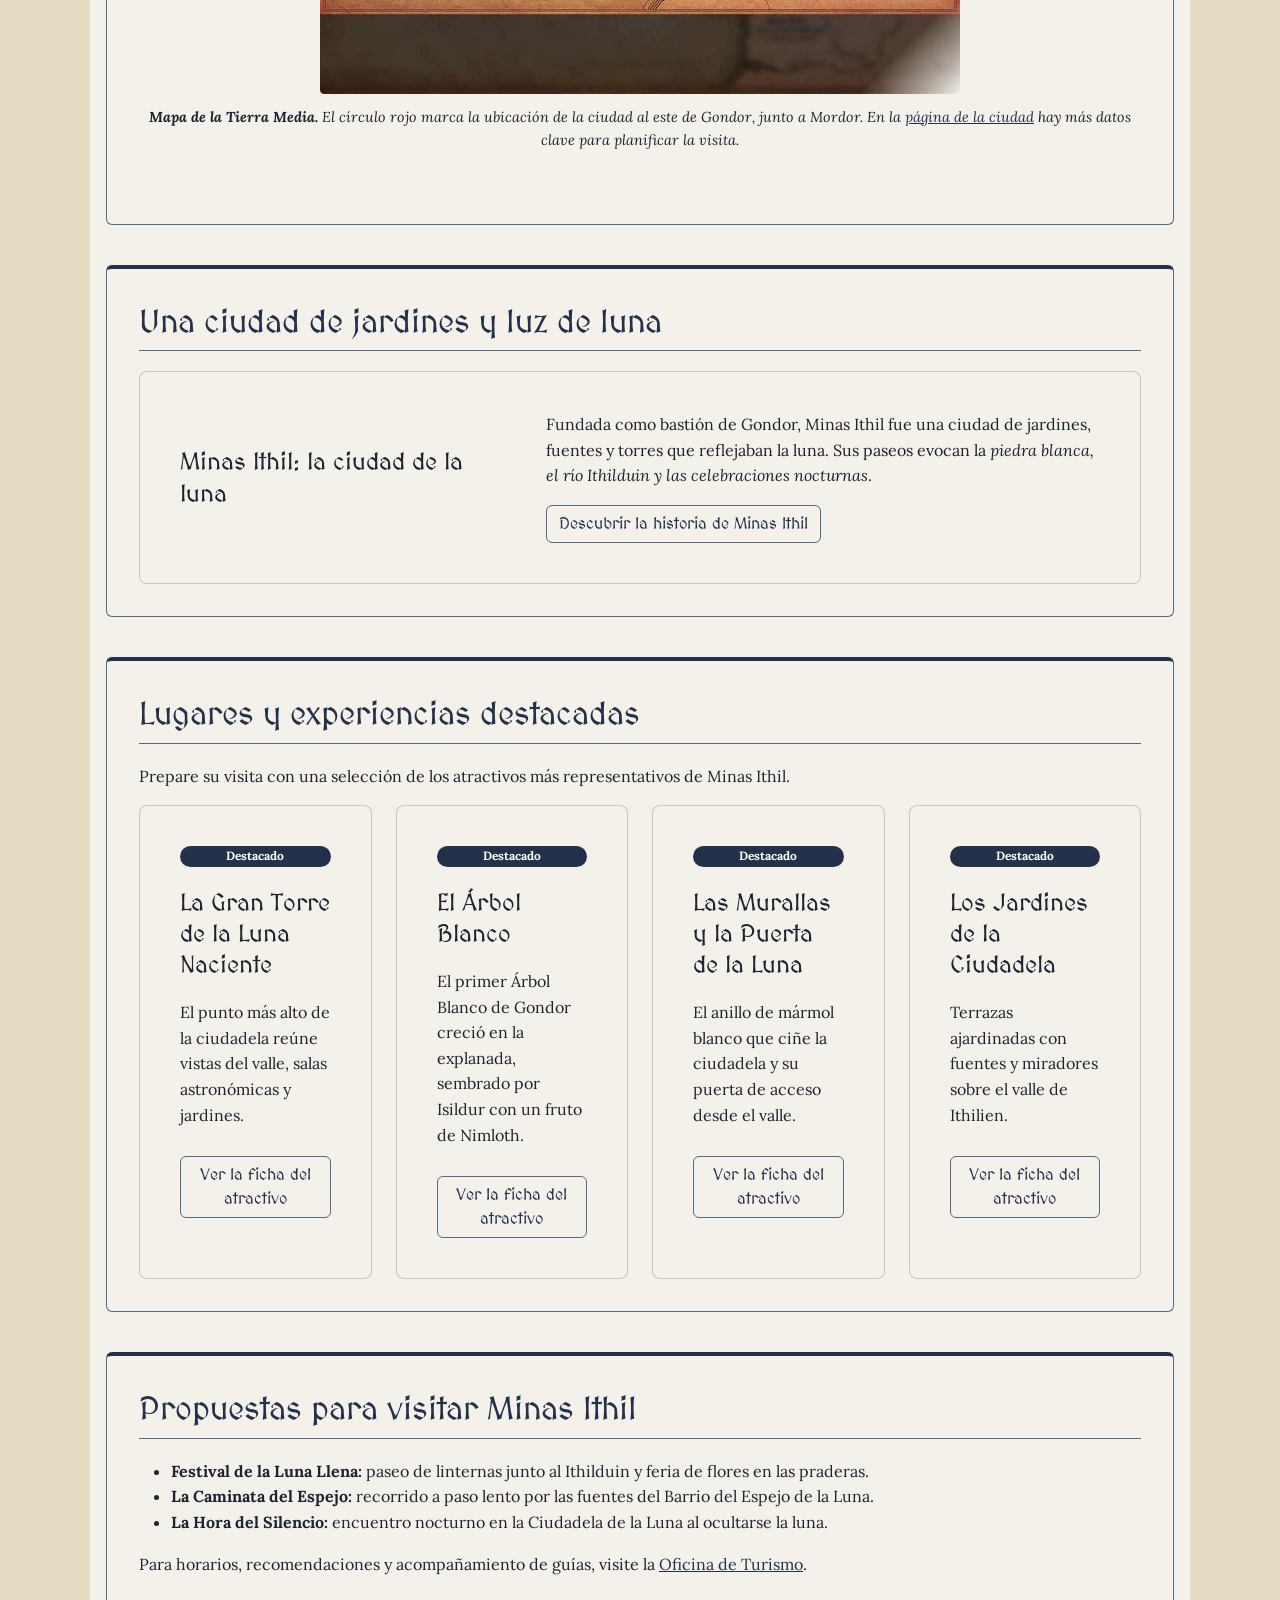
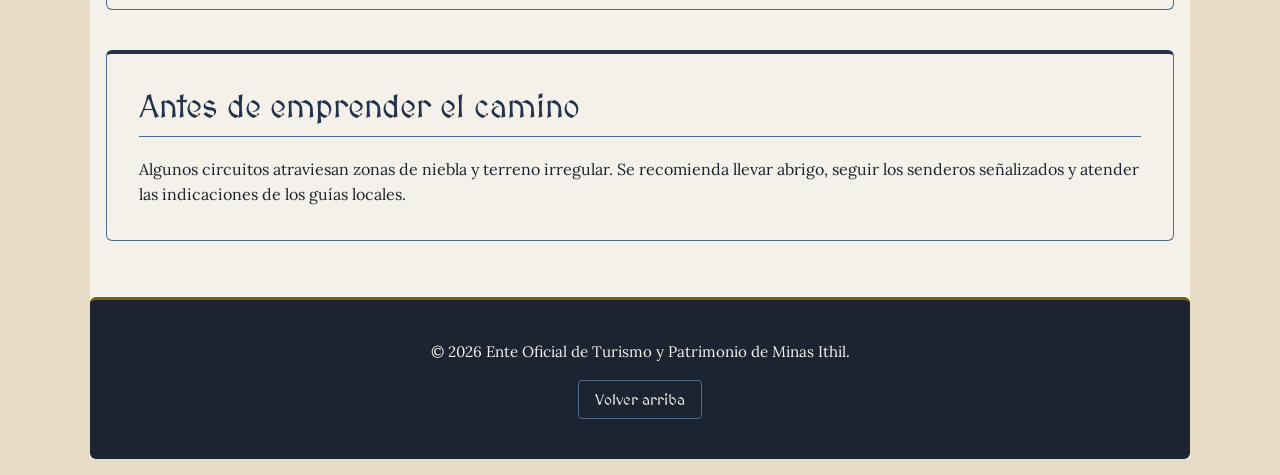
==== commit 532b5be0: "fix: correccion de trasparencia de imagenes" ====
--- a/index.html
+++ b/index.html
@@ -97,7 +97,6 @@
         .selector-tema { display: flex; flex-wrap: wrap; justify-content: center; align-items: center; gap: .75rem; margin: 1rem 0; }
         .selector-tema select { width: auto; max-width: 100%; }
         #imagen-ciudad { width: 100%; max-height: 420px; object-fit: contain; }
-
         @media (max-width: 1100px) {
             html[data-bs-theme="dark"] { background-image: none; }
             html[data-bs-theme="dark"]::before {
@@ -142,26 +141,27 @@
     </header>
 
     <main>
-        <figure>
-            <img id="imagen-ciudad" src="IMG/minas_ithil.jpg" alt="Minas Ithil bajo la luna">
-            <figcaption id="nombre-imagen">Minas Ithil</figcaption>
-        </figure>
-
-        <section id="bienvenida">
-            <h2 data-ciudad-tema="light">Bienvenidos a Minas Ithil</h2>
-            <h2 data-ciudad-tema="dark">Bienvenidos a Minas Morgul</h2>
-            <p data-ciudad-tema="light">
-                Entre las laderas del <strong>Ephel Dúath</strong> se encuentra <strong>Minas Ithil</strong>, la
-                Ciudadela de la Luna: una ciudad de muros de mármol blanco, jardines nocturnos y miradores que
-                brillan bajo la luz de la luna.
-            </p>
-            <p data-ciudad-tema="dark">
-                En el fondo del valle, bajo las <strong>Montañas de la Sombra</strong>, se alza
-                <strong>Minas Morgul</strong>, la Torre de la Hechicería: un paisaje de nieblas, piedra oscura y
-                resplandores pálidos que se recorre con respeto y guía.
-            </p>
-            <p>Este portal invita a conocer la ciudad mediante recorridos, relatos y experiencias para visitantes curiosos.</p>
-            <p><a class="btn btn-primary" href="#destacados">Conocer los lugares destacados</a></p>
+        <section id="bienvenida" class="portada-ilustrada">
+            <div class="portada-texto">
+                <h2 data-ciudad-tema="light">Bienvenidos a Minas Ithil</h2>
+                <h2 data-ciudad-tema="dark">Bienvenidos a Minas Morgul</h2>
+                <p data-ciudad-tema="light">
+                    Entre las laderas del <strong>Ephel Dúath</strong> se encuentra <strong>Minas Ithil</strong>, la
+                    Ciudadela de la Luna: una ciudad de muros de mármol blanco, jardines nocturnos y miradores que
+                    brillan bajo la luz de la luna.
+                </p>
+                <p data-ciudad-tema="dark">
+                    En el fondo del valle, bajo las <strong>Montañas de la Sombra</strong>, se alza
+                    <strong>Minas Morgul</strong>, la Torre de la Hechicería: un paisaje de nieblas, piedra oscura y
+                    resplandores pálidos que se recorre con respeto y guía.
+                </p>
+                <p>Este portal invita a conocer la ciudad mediante recorridos, relatos y experiencias para visitantes curiosos.</p>
+                <p><a class="btn btn-primary" href="#destacados">Conocer los lugares destacados</a></p>
+            </div>
+            <figure class="imagen-portada">
+                <img id="imagen-ciudad" src="IMG/minas_ithil.jpg" alt="Minas Ithil bajo la luna">
+                <figcaption id="nombre-imagen">Minas Ithil</figcaption>
+            </figure>
         </section>
 
         <section id="mapa">
--- a/CSS/estilos.css
+++ b/CSS/estilos.css
@@ -57,6 +57,7 @@
     background-position: center;
     background-attachment: fixed;
 }
+
 
 @media (max-width: 1100px) {
     html {
@@ -327,17 +328,93 @@
     background-color: var(--color-acento-gondor);
     color: #FFFFFF;
    }
+   
+
 
 /* Estilos Imagenes, Tablas y Formularios */
 
 figure {
     margin: 2rem 0;
-    padding: 0.75rem;
-    background-color: #FFFFFF;
-    border: 1px solid var(--color-acento-gondor);
-    border-radius: 6px;
-    box-shadow: 0 3px 10px rgba(27, 36, 48, 0.08);
+    padding: 0.5rem 0;
+    background: transparent;
+    border: 0;
+    border-radius: 0;
+    box-shadow: none;
     text-align: center;
+}
+
+#bienvenida.portada-ilustrada {
+    display: grid;
+    grid-template-columns: minmax(0, 0.9fr) minmax(0, 1.1fr);
+    align-items: center;
+    gap: 1.5rem;
+    background: transparent;
+    border: 0;
+    overflow: hidden;
+}
+
+#bienvenida .portada-texto {
+    min-width: 0;
+}
+
+#bienvenida .imagen-portada {
+    min-width: 0;
+    margin: -1.25rem -1.25rem -1.25rem 0;
+    padding: 0;
+    background: transparent;
+    border: 0;
+    box-shadow: none;
+    text-align: left;
+}
+
+#bienvenida #imagen-ciudad {
+    width: 100%;
+    max-height: 34rem;
+    object-fit: cover;
+    border: 0;
+    border-radius: 0;
+    mask-image: linear-gradient(to right, transparent, #000 16%, #000 88%, transparent);
+    -webkit-mask-image: linear-gradient(to right, transparent, #000 16%, #000 88%, transparent);
+}
+
+#bienvenida #nombre-imagen {
+    padding-right: 1rem;
+    text-align: right;
+}
+
+html[data-bs-theme="dark"] #bienvenida #imagen-ciudad {
+    mask-image: radial-gradient(ellipse at 54% 47%, #000 48%, transparent 82%);
+    -webkit-mask-image: radial-gradient(ellipse at 54% 47%, #000 48%, transparent 82%);
+}
+
+figure.figura-morgul {
+    background: transparent;
+    border: 0;
+    box-shadow: none;
+}
+
+figure.figura-morgul img {
+    box-shadow: none;
+}
+
+html[data-bs-theme="dark"] main figure {
+    background: transparent !important;
+    border-color: transparent;
+    box-shadow: none;
+}
+
+@media (max-width: 767.98px) {
+    #bienvenida.portada-ilustrada {
+        grid-template-columns: 1fr;
+    }
+
+    #bienvenida .imagen-portada {
+        margin: 0 -0.5rem -0.5rem;
+    }
+
+    #bienvenida #imagen-ciudad {
+        max-height: 24rem;
+    }
 }
 
 img {
@@ -345,15 +422,17 @@
     height: auto ;
     object-fit: contain;
     border-radius: 4px;
-    border: 1px solid rgba(78, 104, 136, 0.3);
+    border: 0;
     display: block;
     margin: 0 auto;
-    transition: transform 0.3s ease, box-shadow 0.3s ease;
+    mask-image: linear-gradient(135deg, transparent 0%, #000 8%, #000 92%, transparent 100%);
+    -webkit-mask-image: linear-gradient(135deg, transparent 0%, #000 8%, #000 92%, transparent 100%);
+    transition: none;
 }
 
 img:hover {
-    transform: scale(1.01);
-    box-shadow: 0 4px 12px rgba(27, 36, 48, 0.15);
+    transform: none;
+    box-shadow: none;
 }
 
 img[src*="minas_morgul"] {
@@ -825,6 +904,16 @@
     object-fit: cover;
 }
 
+#datos-contacto .card-body {
+    display: flex;
+    flex-direction: column;
+}
+
+#datos-contacto .card-body figure {
+    margin-top: auto; 
+}
+
+
 #redes .bi {
     margin-right: 0.45rem;
     font-size: 1.15rem;
@@ -834,8 +923,12 @@
 
 #redes a:hover .bi {
     color: var(--color-primario-gondor);
-}
-
+
+}
+
+#redes a {
+    text-decoration: none;
+}
 header,
 footer {
     margin-right: -1rem;
